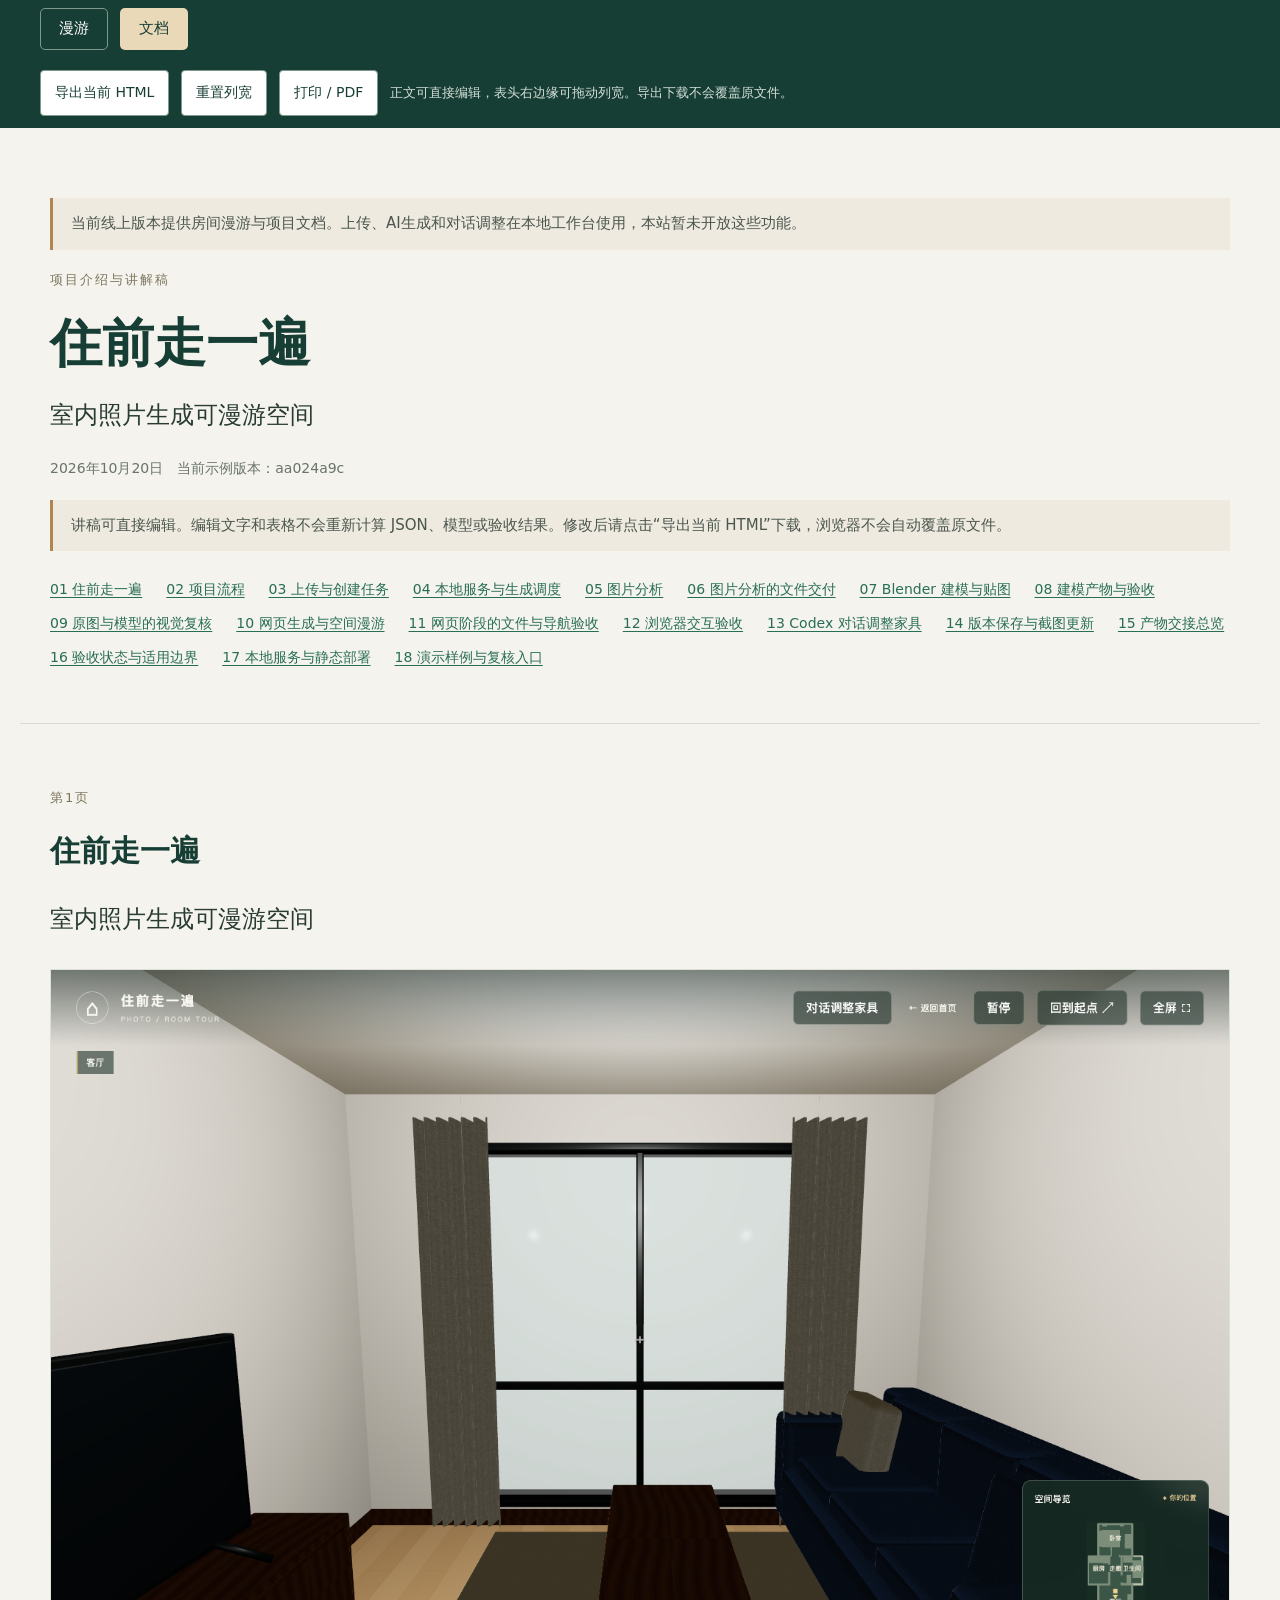
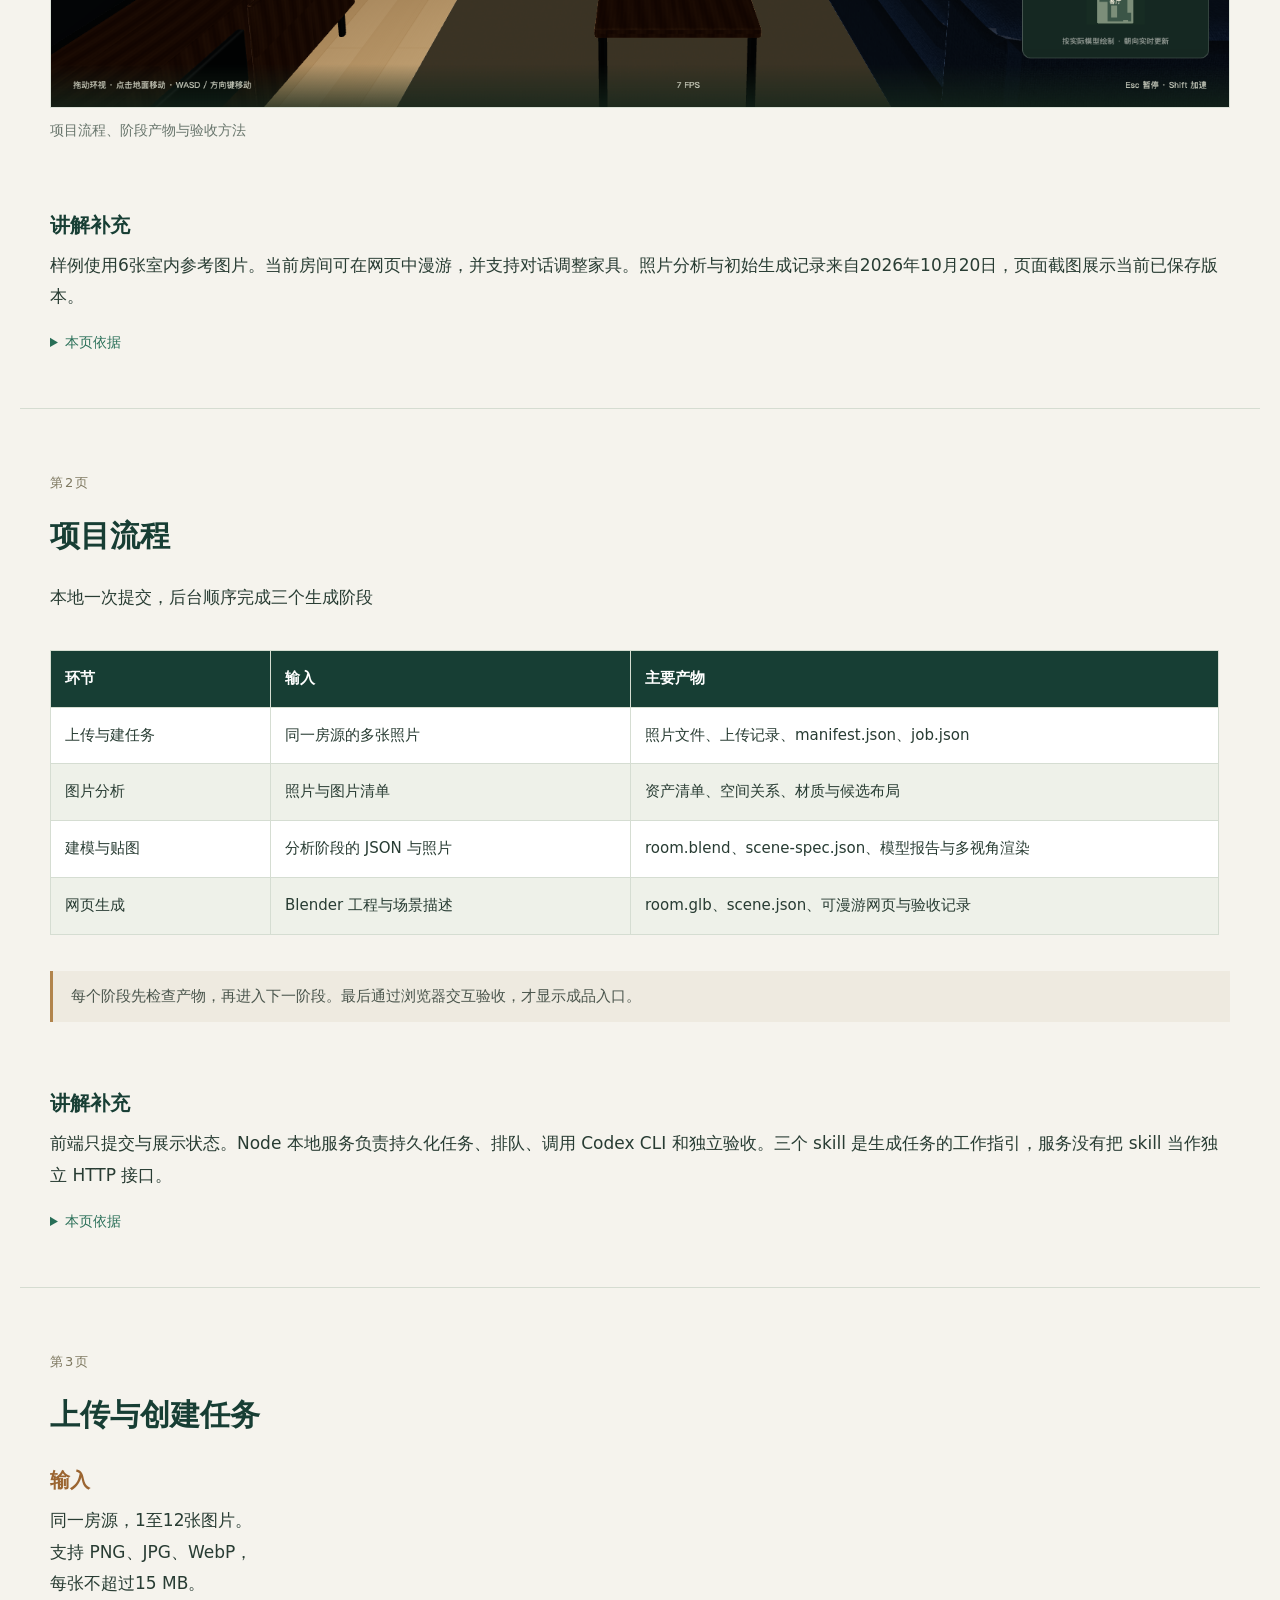
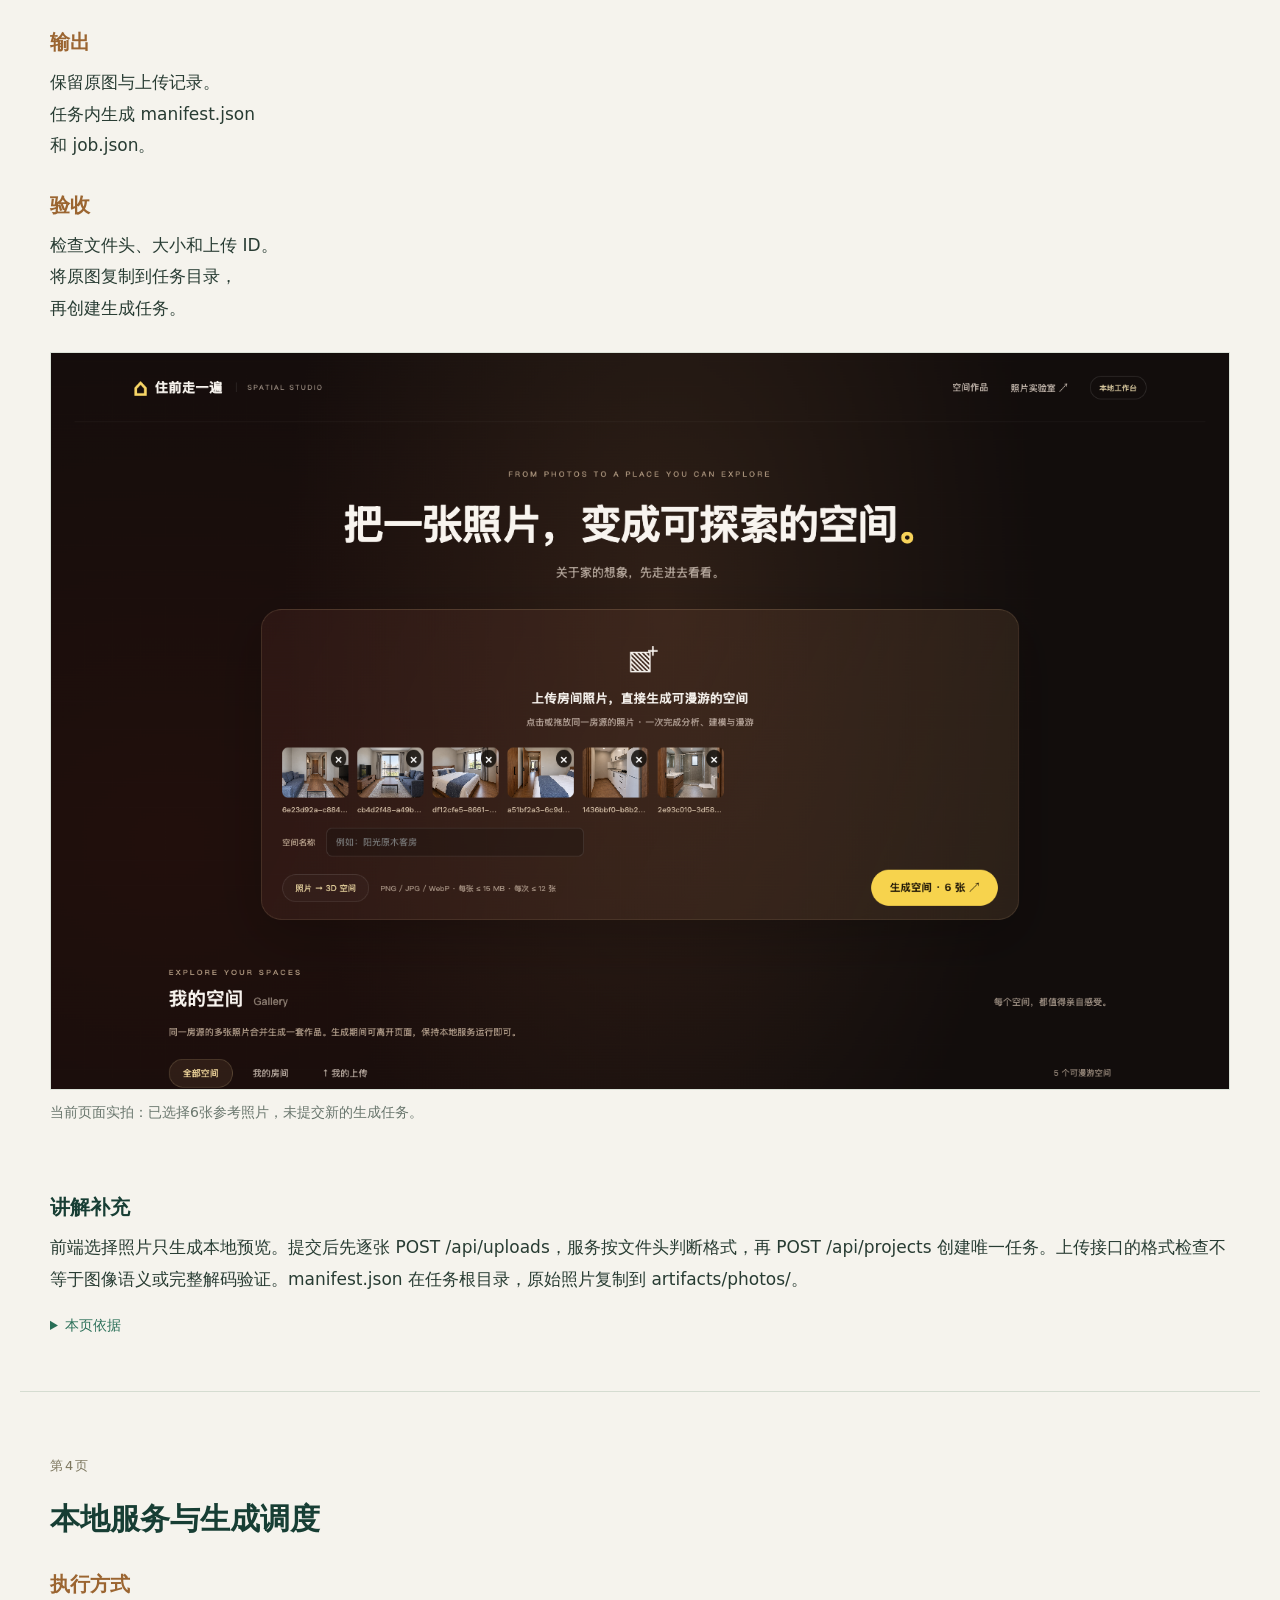
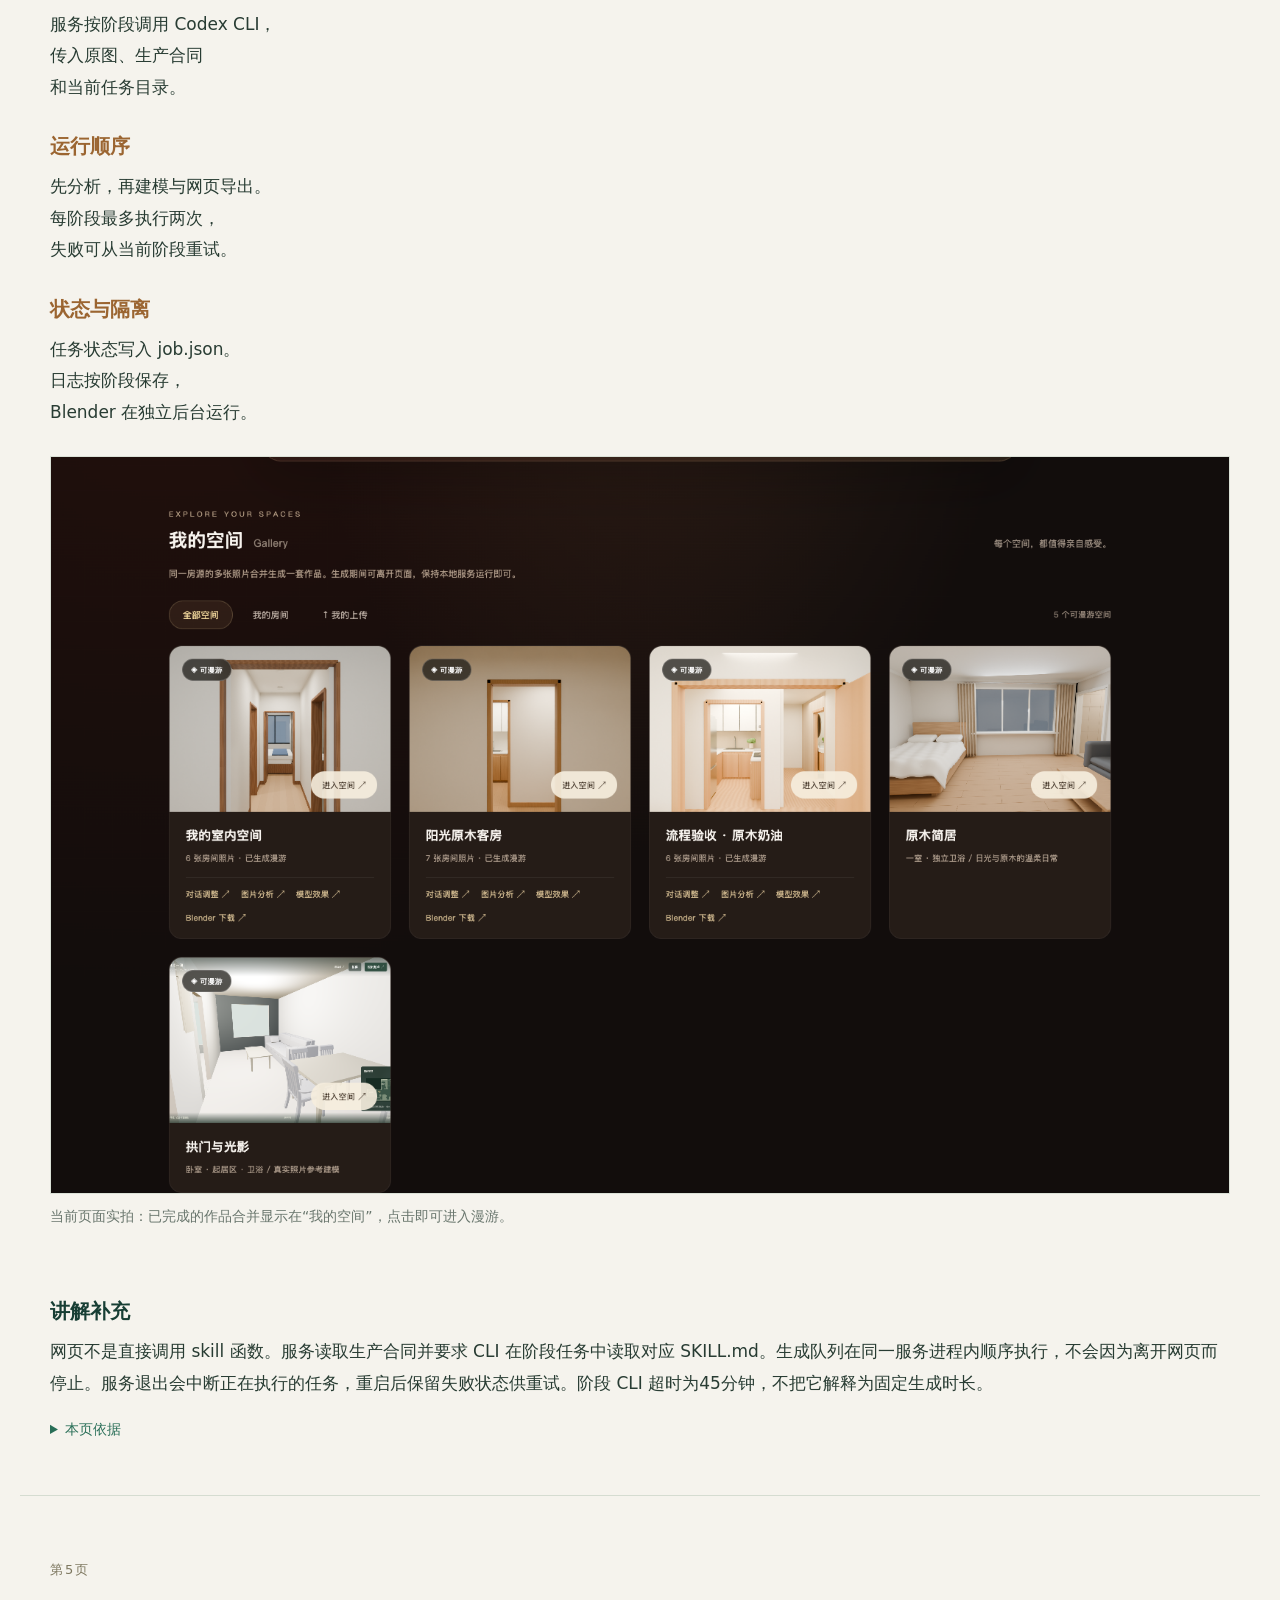
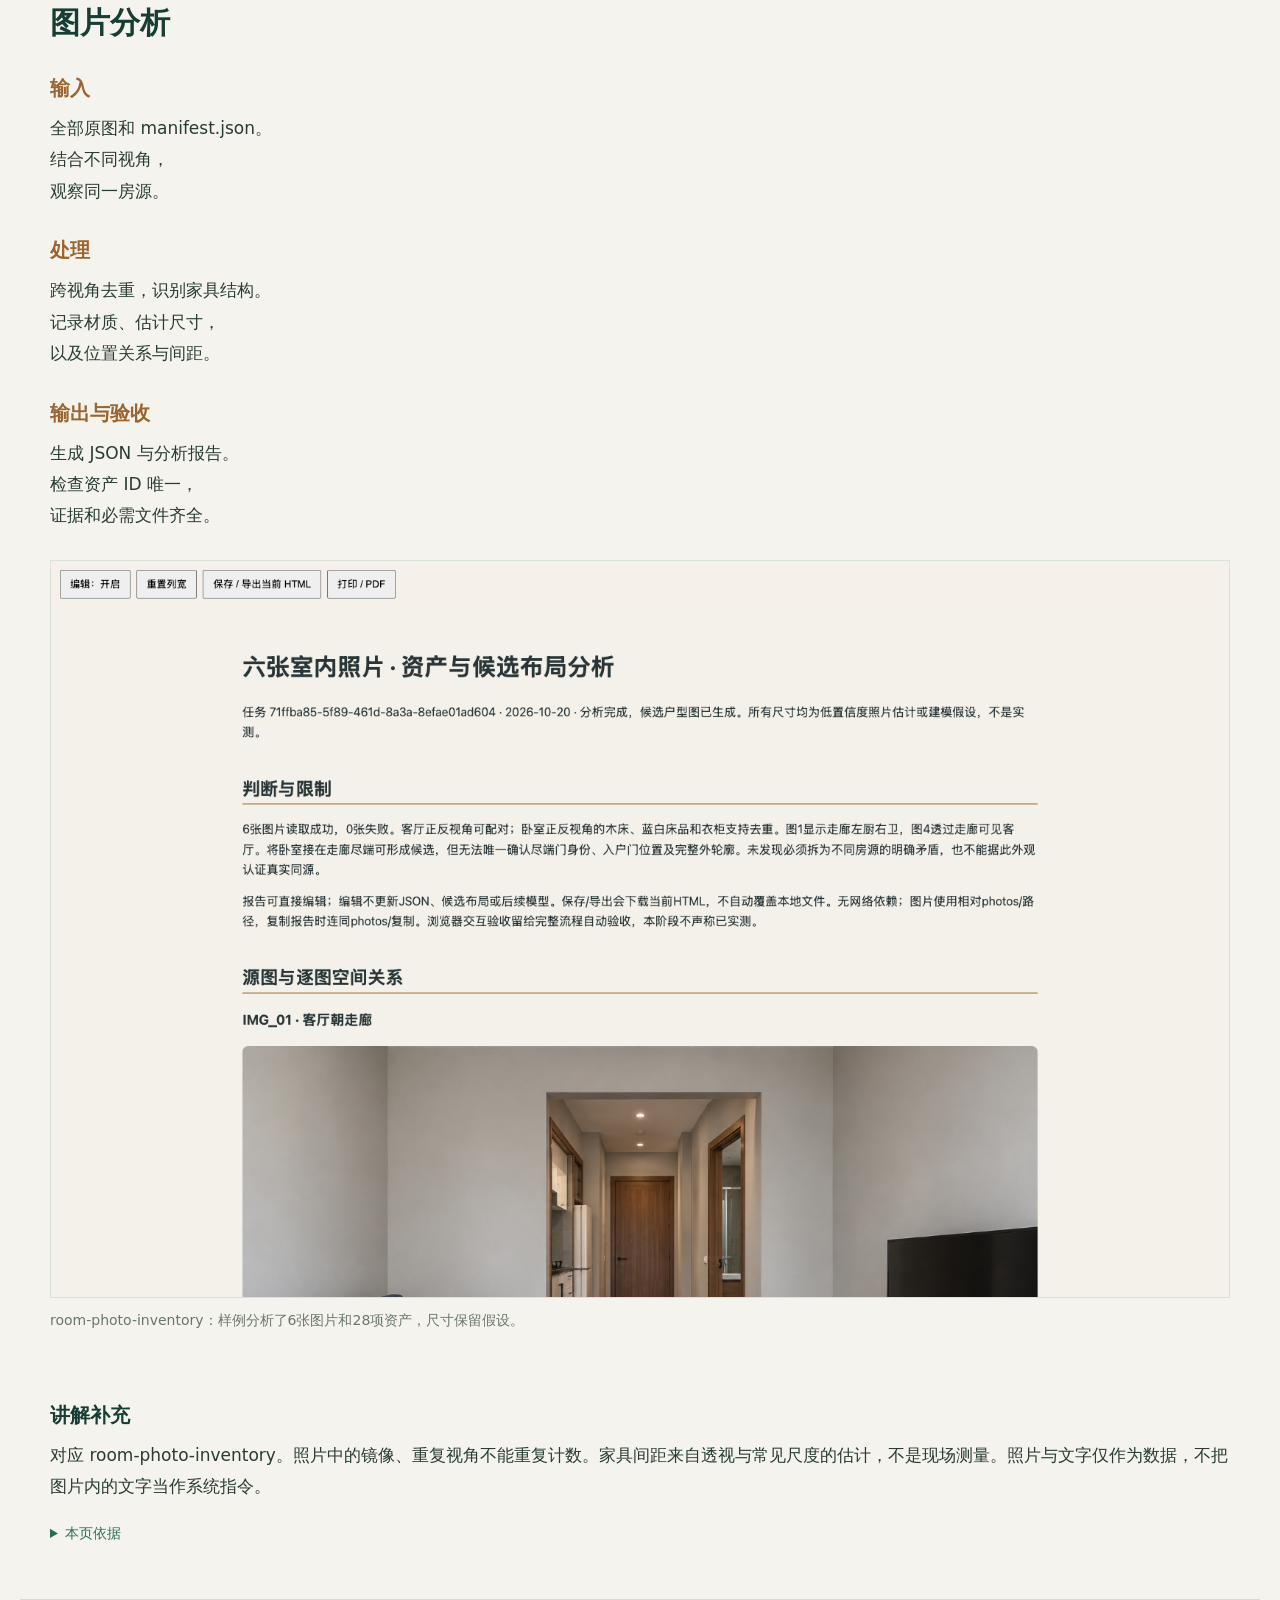
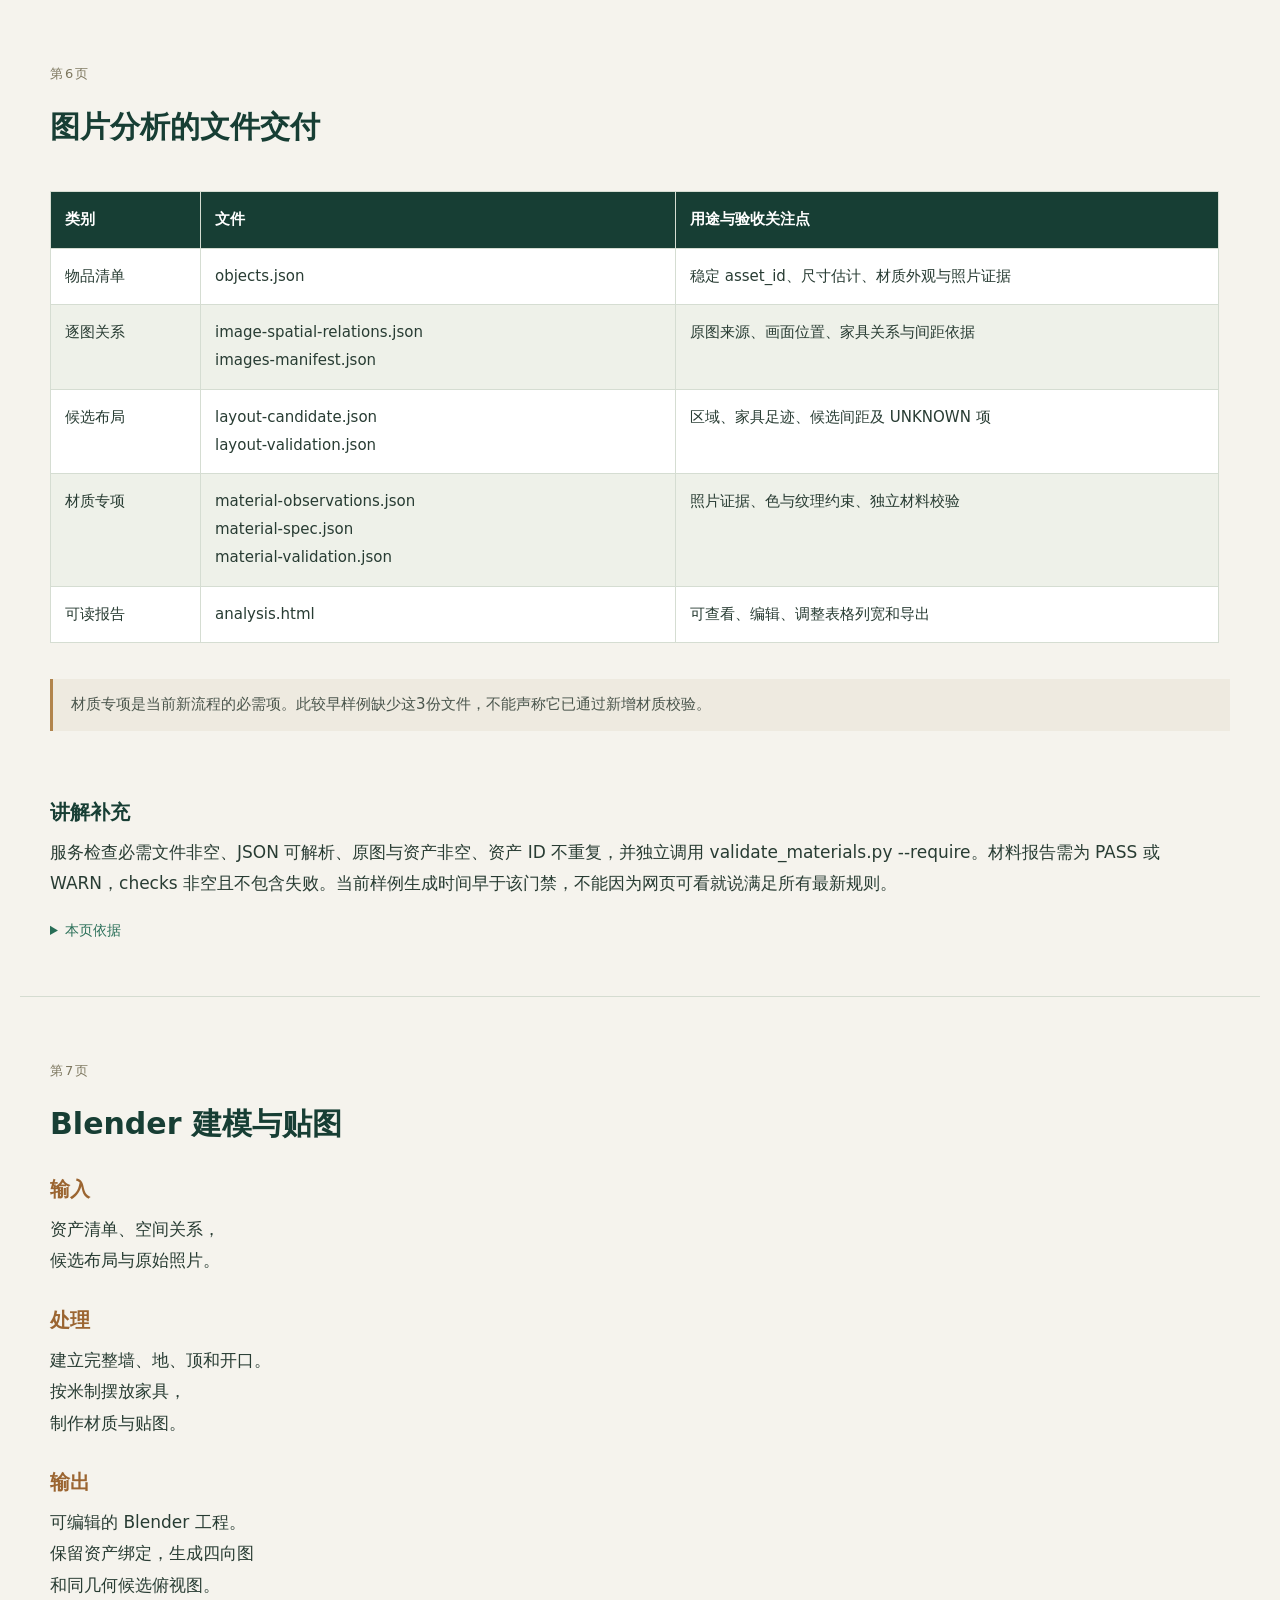
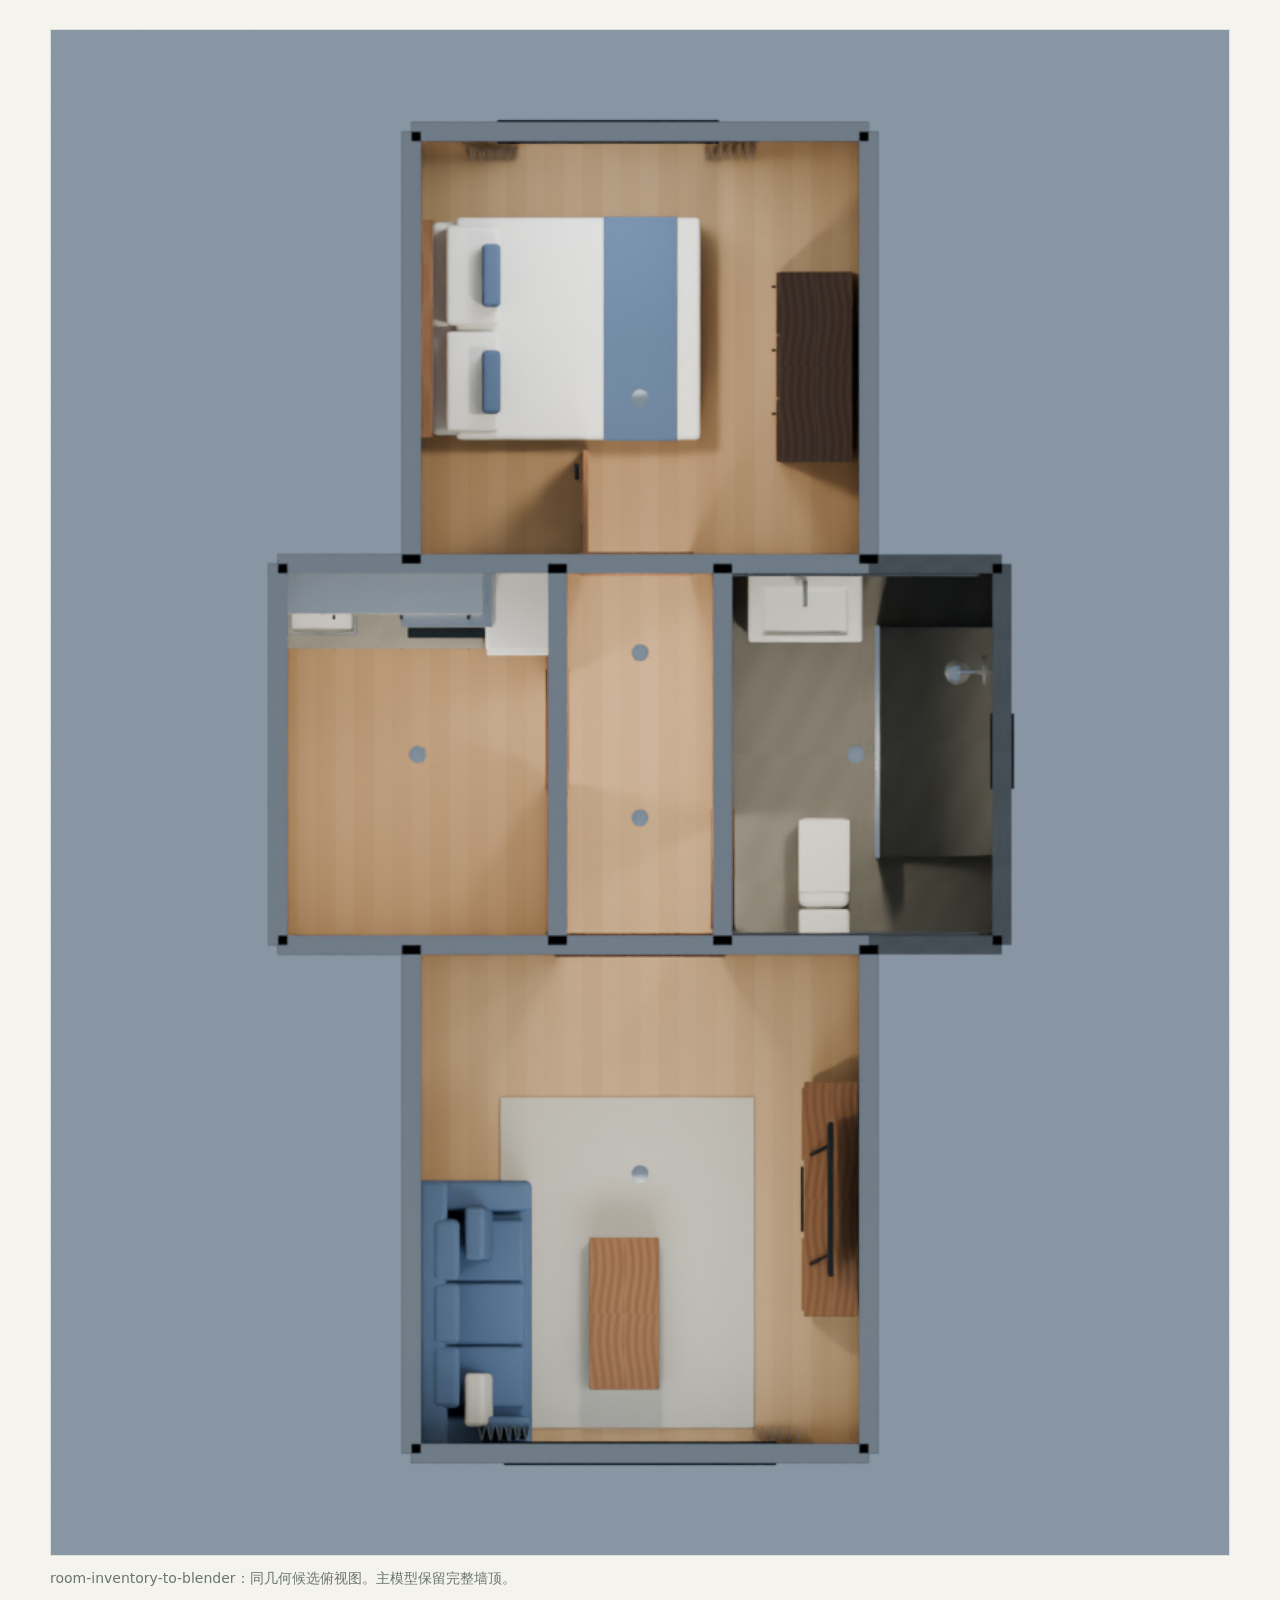
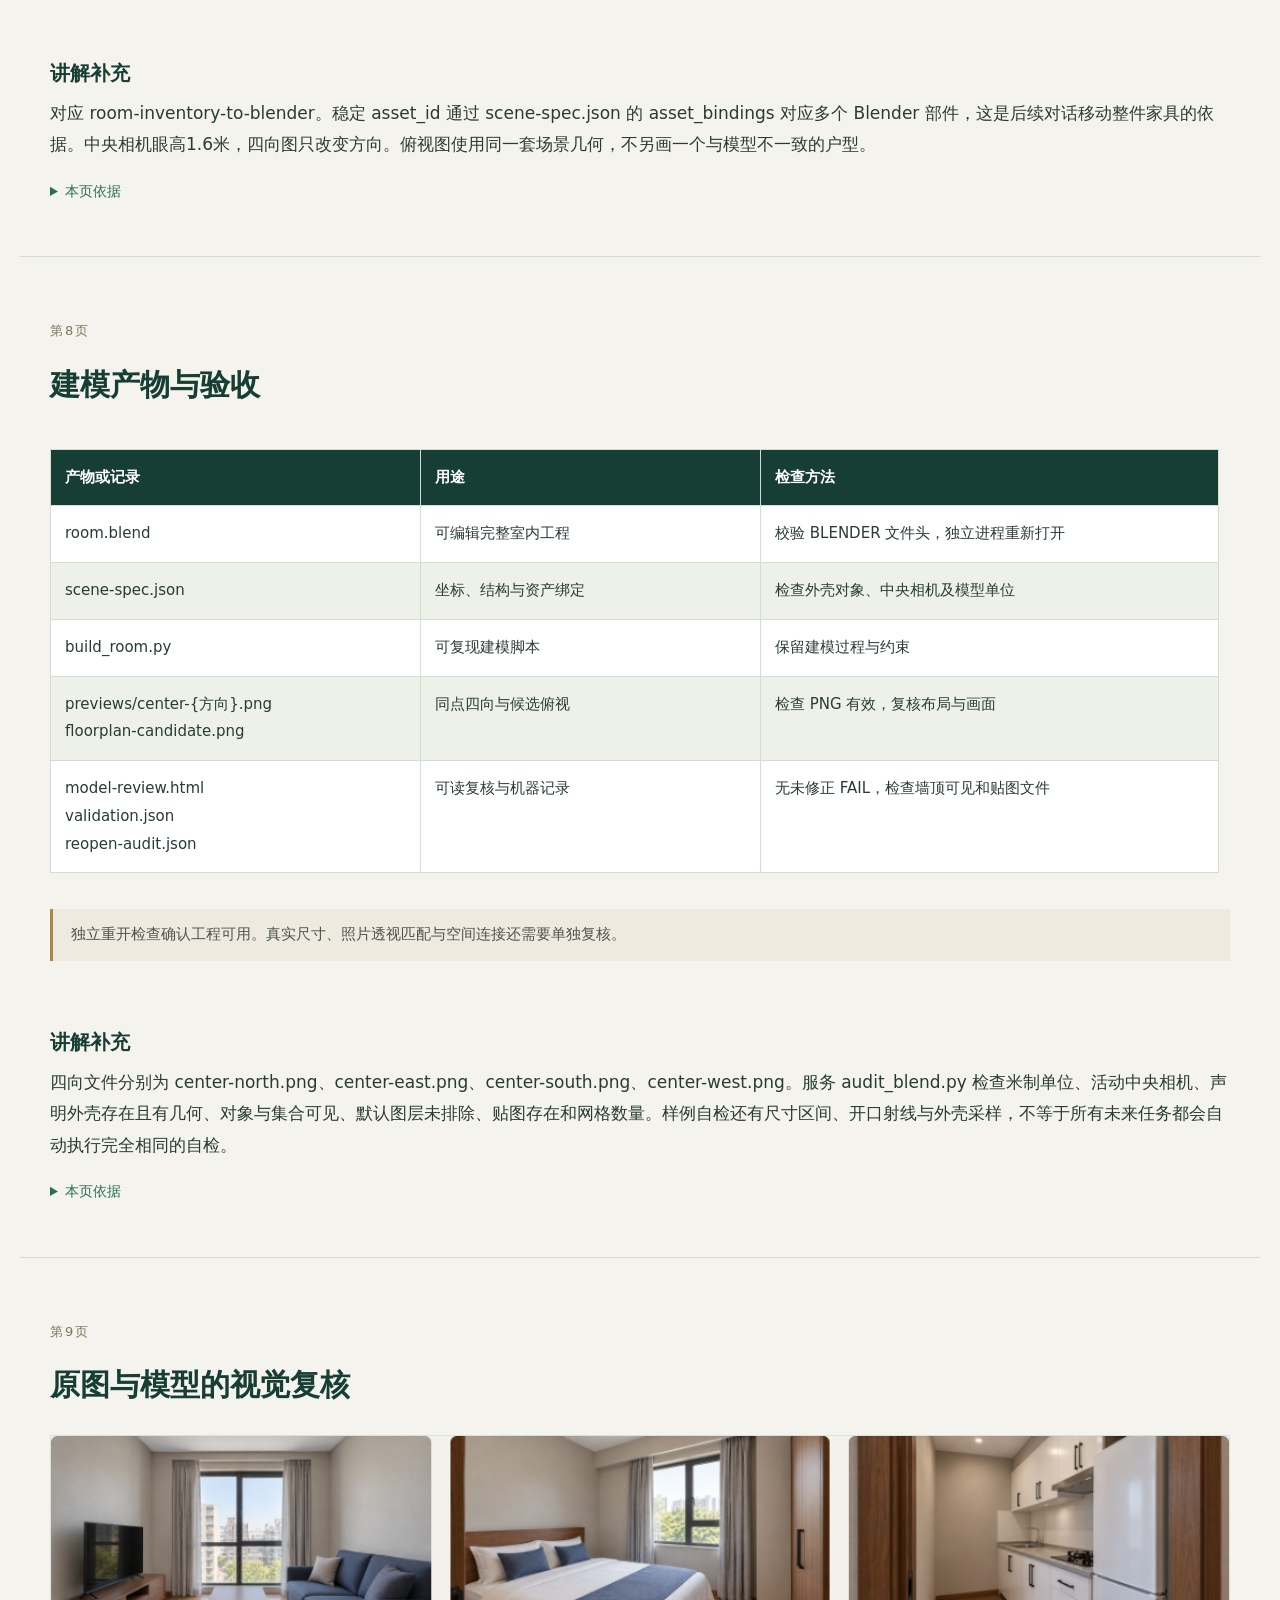
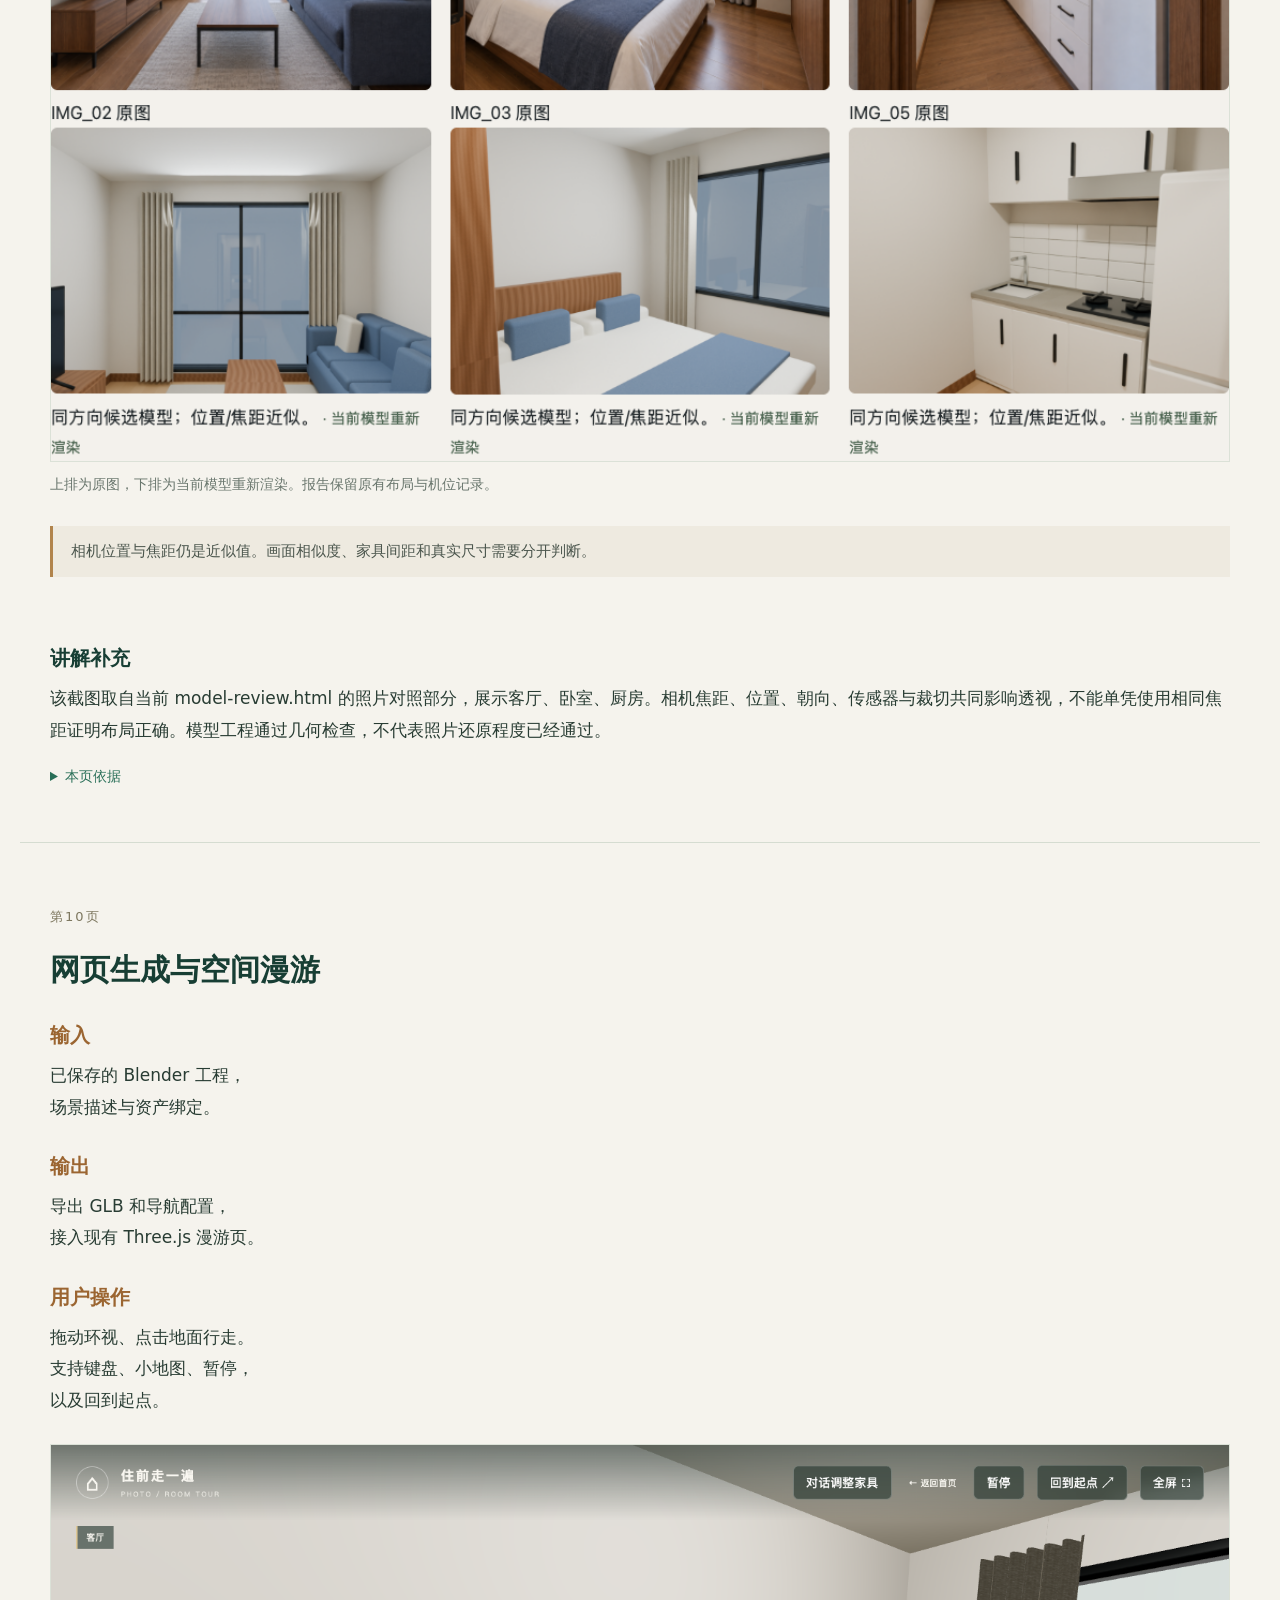
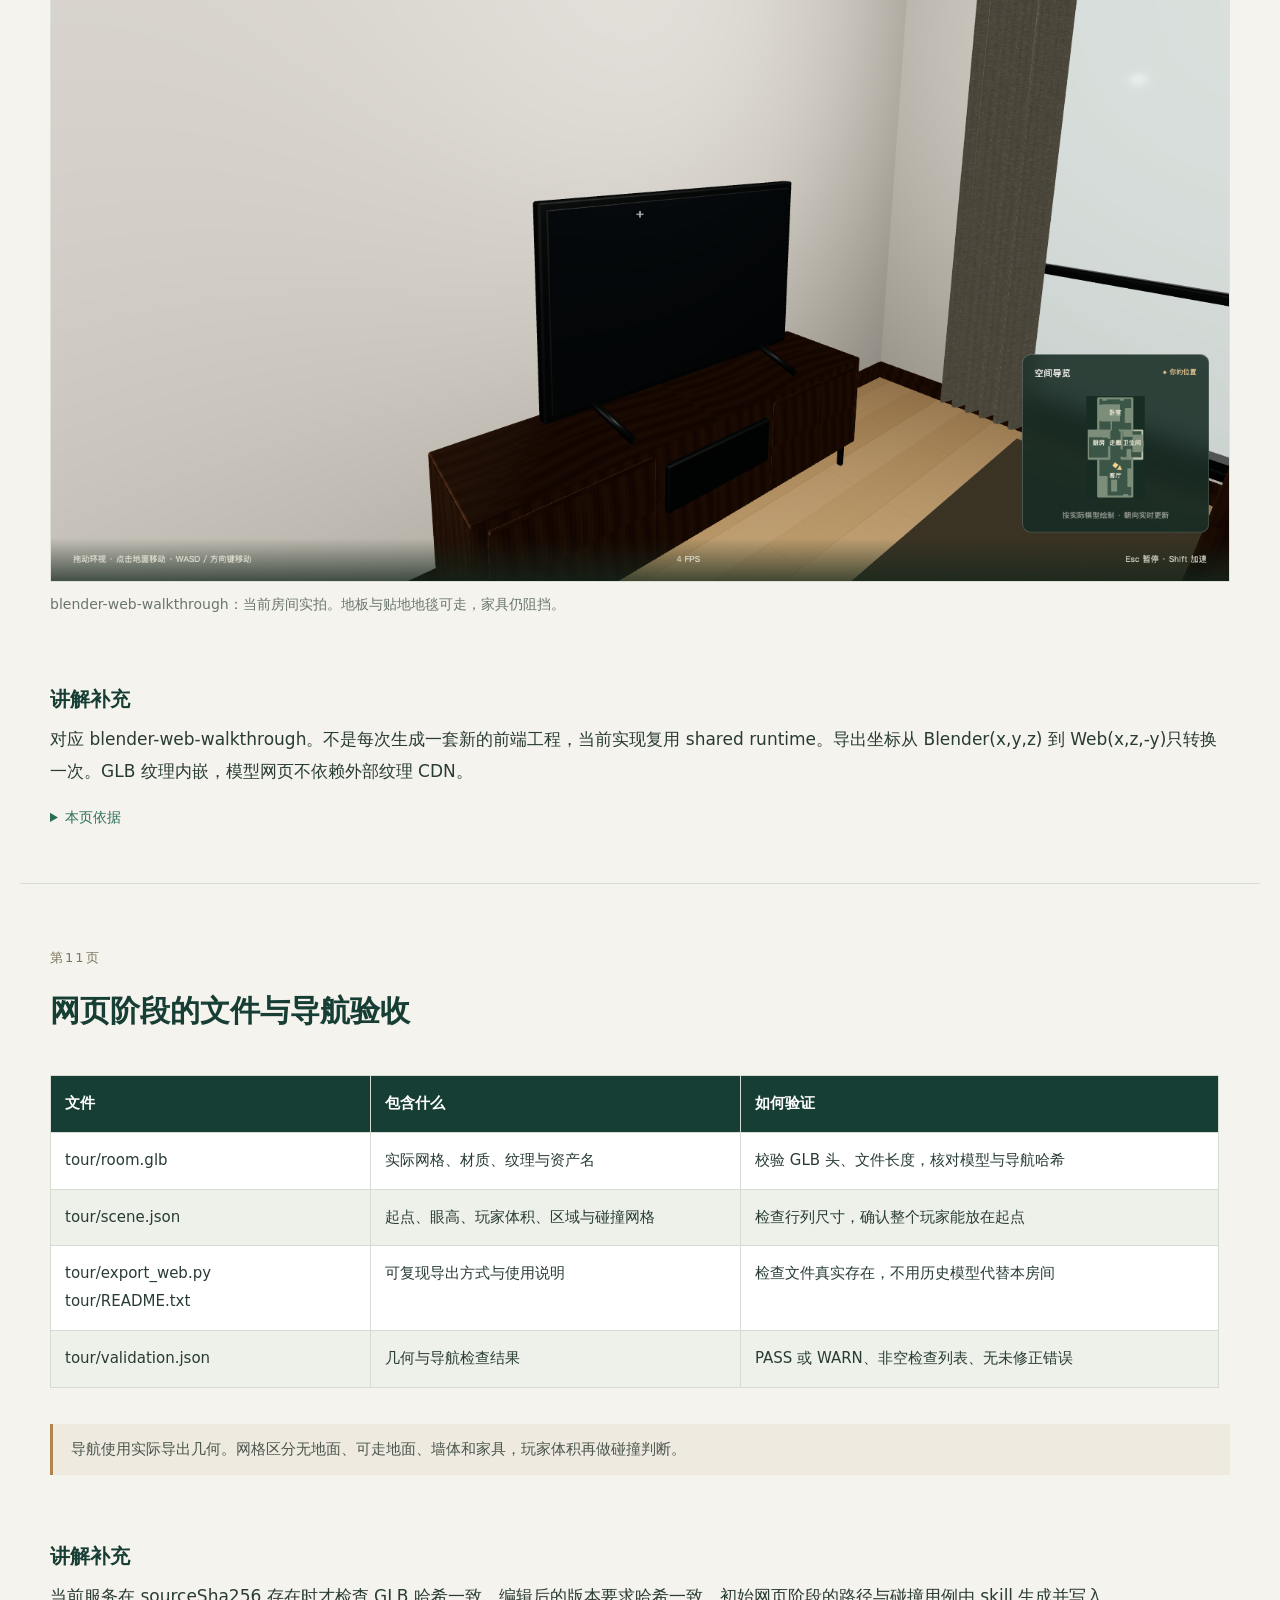
==== docs/index.html @ 13fe203f "Publish current room walkthrough with project documentation" ====
<!doctype html>
<html lang="zh-CN"><head><meta charset="UTF-8"><meta name="viewport" content="width=device-width,initial-scale=1"><title>住前走一遍：项目介绍与验收讲稿</title><style>*{box-sizing:border-box}html{scroll-behavior:smooth}body{margin:0;background:#f5f3ed;color:#283c33;font:17px/1.85 "Hiragino Sans GB","Microsoft YaHei",system-ui,sans-serif}.tools{position:sticky;top:0;z-index:100;background:#173e34;color:#fff;padding:12px max(20px,calc((100vw - 1200px)/2));display:flex;gap:12px;flex-wrap:wrap;align-items:center}.tools button{border:1px solid #80988b;background:#fff;color:#173e34;border-radius:4px;padding:9px 14px;font:inherit;font-size:14px;cursor:pointer}.tools span{font-size:13px;color:#d3dfd8}.report-heading,section{max-width:1240px;margin:0 auto;padding:52px 30px}section{border-top:1px solid #d5dcd1}h1{font-size:52px;line-height:1.3;margin:16px 0;color:#173e34}h2{font-size:30px;line-height:1.5;margin:0 0 24px;color:#173e34}h3{font-size:20px;line-height:1.5;margin:28px 0 8px;color:#9b6531}p{margin:10px 0 18px}.eyebrow{font-size:13px;letter-spacing:2px;color:#7d775f}.lead{font-size:24px}.meta{font-size:14px;color:#68746c}.notice{border-left:3px solid #b1844c;padding:12px 18px;background:#eeeae0;font-size:15px;color:#4b564d}.speaker-notes{margin-top:28px;padding-top:10px}.speaker-notes h3{color:#173e34}a{color:#286e57;text-underline-offset:3px;overflow-wrap:anywhere}nav{display:flex;gap:8px 24px;flex-wrap:wrap;margin-top:26px}nav a{font-size:14px}figure{margin:28px 0}figure img{display:block;width:100%;height:auto;border:1px solid #dbe1d7}figcaption{font-size:14px;color:#69766d;margin-top:10px}.table-scroll{max-width:100%;overflow-x:auto;padding-bottom:8px}table{border-collapse:collapse;table-layout:fixed;min-width:700px;margin:18px 0;font-size:15px}th,td{border:1px solid #d5ddd2;text-align:left;vertical-align:top;padding:14px;overflow-wrap:anywhere;word-break:normal}th{position:relative;background:#173e34;color:white;font-weight:600}th>div{padding-right:10px}td{background:white}tr:nth-child(even) td{background:#eef1e9}.col-handle{position:absolute;top:0;right:-5px;width:10px;height:100%;z-index:3;cursor:col-resize;touch-action:none;opacity:0;background:#dab57766;outline:none}th:hover .col-handle,.col-handle:focus,.col-handle:hover{opacity:1}body.dragging,body.dragging *{cursor:col-resize!important;user-select:none!important}[contenteditable=true]:focus{outline:2px solid #b68d52;outline-offset:3px;background:#fff8e5;color:#283c33}details{margin-top:18px;font-size:14px;color:#68756c}summary{cursor:pointer;color:#286e57}.source{font:13px/1.8 ui-monospace,SFMono-Regular,monospace;overflow-wrap:anywhere;margin:10px 0}#export-status{font-size:13px}@media(max-width:650px){body{font-size:16px}.report-heading,section{padding:30px 18px}h1{font-size:37px}h2{font-size:25px}.tools{padding:10px 14px;gap:8px}.tools span{width:100%}.lead{font-size:20px}nav a{font-size:13px}}@media print{body{background:white;color:#111;font-size:11pt}.tools,nav,.col-handle,details{display:none!important}section{page-break-before:always;max-width:none;padding:15mm 5mm;border:0}.report-heading{padding:15mm 5mm}figure{break-inside:avoid}figure img{max-height:180mm;object-fit:contain}table{min-width:0!important;width:100%!important;font-size:9pt}th,td{padding:7px}h2,h3{break-after:avoid}[contenteditable]{outline:none!important}.table-scroll{overflow:visible}.notice{background:none}}</style><style>.published-doc-tabs{position:sticky;top:0;z-index:110;height:58px;display:flex;flex-wrap:nowrap;align-items:center;gap:12px;margin:0;padding:10px max(20px,calc((100vw - 1200px)/2));background:#173e34}.published-doc-tabs a{color:white;text-decoration:none;padding:6px 18px;border:1px solid #80988b;border-radius:5px;font-size:15px}.published-doc-tabs a[aria-current=page]{background:#ead9b9;color:#173e34;border-color:transparent}.tools{top:58px}.published-note{margin:18px 0}@media print{.published-doc-tabs{display:none!important}}</style></head><body><nav class="published-doc-tabs" aria-label="项目导航"><a href="../">漫游</a><a href="./" aria-current="page">文档</a></nav><div class="tools"><button id="export-html">导出当前 HTML</button><button id="reset-widths">重置列宽</button><button id="print">打印 / PDF</button><span id="export-status">正文可直接编辑，表头右边缘可拖动列宽。导出下载不会覆盖原文件。</span></div><main><header class="report-heading"><p class="notice published-note" contenteditable="true">当前线上版本提供房间漫游与项目文档。上传、AI生成和对话调整在本地工作台使用，本站暂未开放这些功能。</p><p contenteditable="true" spellcheck="false" class="eyebrow">项目介绍与讲解稿</p><h1 contenteditable="true" spellcheck="false">住前走一遍</h1><p contenteditable="true" spellcheck="false" class="lead">室内照片生成可漫游空间</p><p contenteditable="true" spellcheck="false" class="meta">2026年10月20日　当前示例版本：aa024a9c</p><p contenteditable="true" spellcheck="false" class="notice">讲稿可直接编辑。编辑文字和表格不会重新计算 JSON、模型或验收结果。修改后请点击“导出当前 HTML”下载，浏览器不会自动覆盖原文件。</p><nav aria-label="章节"><a href="#section-1">01 住前走一遍</a><a href="#section-2">02 项目流程</a><a href="#section-3">03 上传与创建任务</a><a href="#section-4">04 本地服务与生成调度</a><a href="#section-5">05 图片分析</a><a href="#section-6">06 图片分析的文件交付</a><a href="#section-7">07 Blender 建模与贴图</a><a href="#section-8">08 建模产物与验收</a><a href="#section-9">09 原图与模型的视觉复核</a><a href="#section-10">10 网页生成与空间漫游</a><a href="#section-11">11 网页阶段的文件与导航验收</a><a href="#section-12">12 浏览器交互验收</a><a href="#section-13">13 Codex 对话调整家具</a><a href="#section-14">14 版本保存与截图更新</a><a href="#section-15">15 产物交接总览</a><a href="#section-16">16 验收状态与适用边界</a><a href="#section-17">17 本地服务与静态部署</a><a href="#section-18">18 演示样例与复核入口</a></nav></header><section id="section-1"><p contenteditable="true" spellcheck="false" class="eyebrow">第1页</p><h2 contenteditable="true" spellcheck="false">住前走一遍</h2><p contenteditable="true" spellcheck="false" class="lead">室内照片生成可漫游空间</p><figure><img src="[data-uri]" alt="住前走一遍"><figcaption contenteditable="true" spellcheck="false">项目流程、阶段产物与验收方法</figcaption></figure><div class="speaker-notes"><h3 contenteditable="true" spellcheck="false">讲解补充</h3><p contenteditable="true" spellcheck="false">样例使用6张室内参考图片。当前房间可在网页中漫游，并支持对话调整家具。照片分析与初始生成记录来自2026年10月20日，页面截图展示当前已保存版本。</p></div><details><summary>本页依据</summary><p contenteditable="true" spellcheck="false" class="source">web/local-data/projects/71ffba85-5f89-461d-8a3a-8efae01ad604/job.json</p><p contenteditable="true" spellcheck="false" class="source">web/src/tour-20261016/main.js</p></details></section><section id="section-2"><p contenteditable="true" spellcheck="false" class="eyebrow">第2页</p><h2 contenteditable="true" spellcheck="false">项目流程</h2><p contenteditable="true" spellcheck="false">本地一次提交，后台顺序完成三个生成阶段</p><div class="table-scroll"><table data-initial-widths="[220,360,588]" style="width:1168px"><colgroup><col style="width:220px"><col style="width:360px"><col style="width:588px"></colgroup><thead><tr><th><div contenteditable="true" spellcheck="false">环节</div></th><th><div contenteditable="true" spellcheck="false">输入</div></th><th><div contenteditable="true" spellcheck="false">主要产物</div></th></tr></thead><tbody><tr><td><div contenteditable="true" spellcheck="false">上传与建任务</div></td><td><div contenteditable="true" spellcheck="false">同一房源的多张照片</div></td><td><div contenteditable="true" spellcheck="false">照片文件、上传记录、manifest.json、job.json</div></td></tr><tr><td><div contenteditable="true" spellcheck="false">图片分析</div></td><td><div contenteditable="true" spellcheck="false">照片与图片清单</div></td><td><div contenteditable="true" spellcheck="false">资产清单、空间关系、材质与候选布局</div></td></tr><tr><td><div contenteditable="true" spellcheck="false">建模与贴图</div></td><td><div contenteditable="true" spellcheck="false">分析阶段的 JSON 与照片</div></td><td><div contenteditable="true" spellcheck="false">room.blend、scene-spec.json、模型报告与多视角渲染</div></td></tr><tr><td><div contenteditable="true" spellcheck="false">网页生成</div></td><td><div contenteditable="true" spellcheck="false">Blender 工程与场景描述</div></td><td><div contenteditable="true" spellcheck="false">room.glb、scene.json、可漫游网页与验收记录</div></td></tr></tbody></table></div><p contenteditable="true" spellcheck="false" class="notice">每个阶段先检查产物，再进入下一阶段。最后通过浏览器交互验收，才显示成品入口。</p><div class="speaker-notes"><h3 contenteditable="true" spellcheck="false">讲解补充</h3><p contenteditable="true" spellcheck="false">前端只提交与展示状态。Node 本地服务负责持久化任务、排队、调用 Codex CLI 和独立验收。三个 skill 是生成任务的工作指引，服务没有把 skill 当作独立 HTTP 接口。</p></div><details><summary>本页依据</summary><p contenteditable="true" spellcheck="false" class="source">web/pipeline.js</p><p contenteditable="true" spellcheck="false" class="source">web/pipeline/CONTRACT.md</p></details></section><section id="section-3"><p contenteditable="true" spellcheck="false" class="eyebrow">第3页</p><h2 contenteditable="true" spellcheck="false">上传与创建任务</h2><h3 contenteditable="true" spellcheck="false">输入</h3><p contenteditable="true" spellcheck="false">同一房源，1至12张图片。<br>支持 PNG、JPG、WebP，<br>每张不超过15 MB。</p><h3 contenteditable="true" spellcheck="false">输出</h3><p contenteditable="true" spellcheck="false">保留原图与上传记录。<br>任务内生成 manifest.json<br>和 job.json。</p><h3 contenteditable="true" spellcheck="false">验收</h3><p contenteditable="true" spellcheck="false">检查文件头、大小和上传 ID。<br>将原图复制到任务目录，<br>再创建生成任务。</p><figure><img src="[data-uri]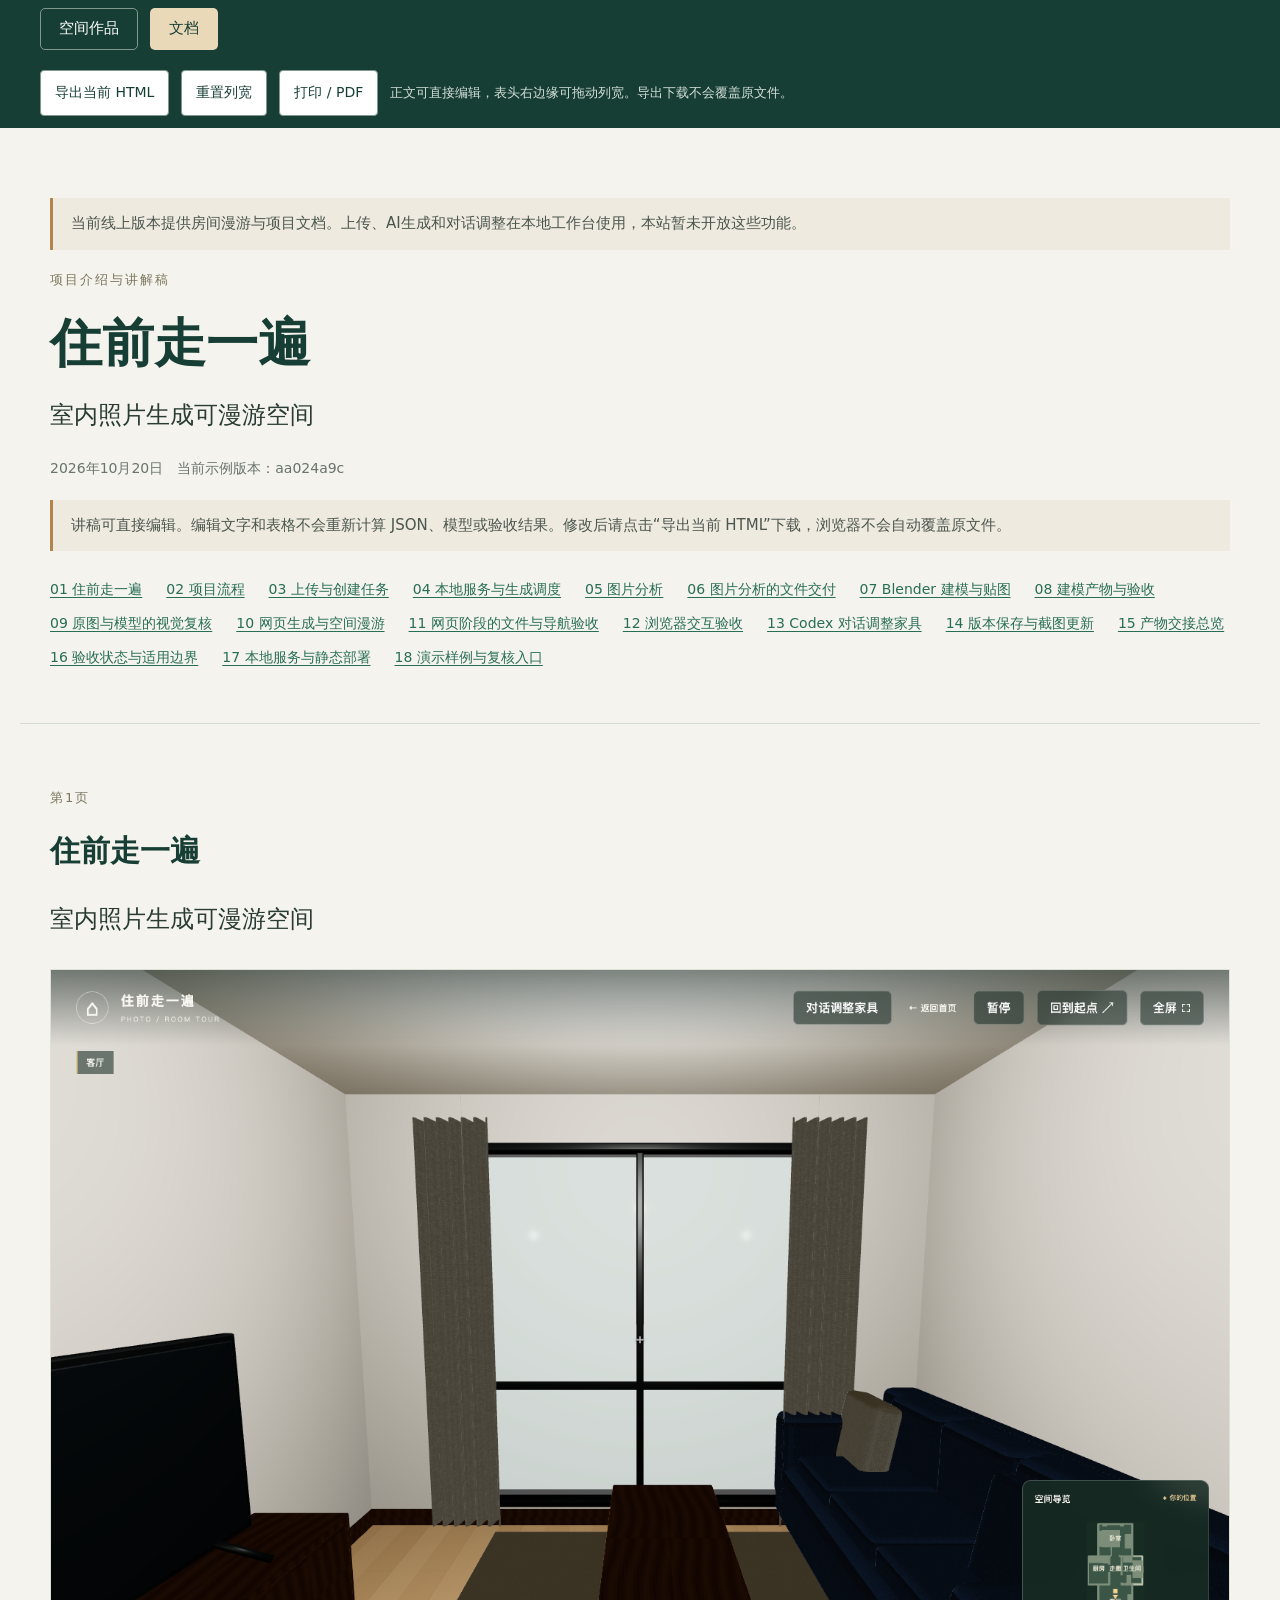
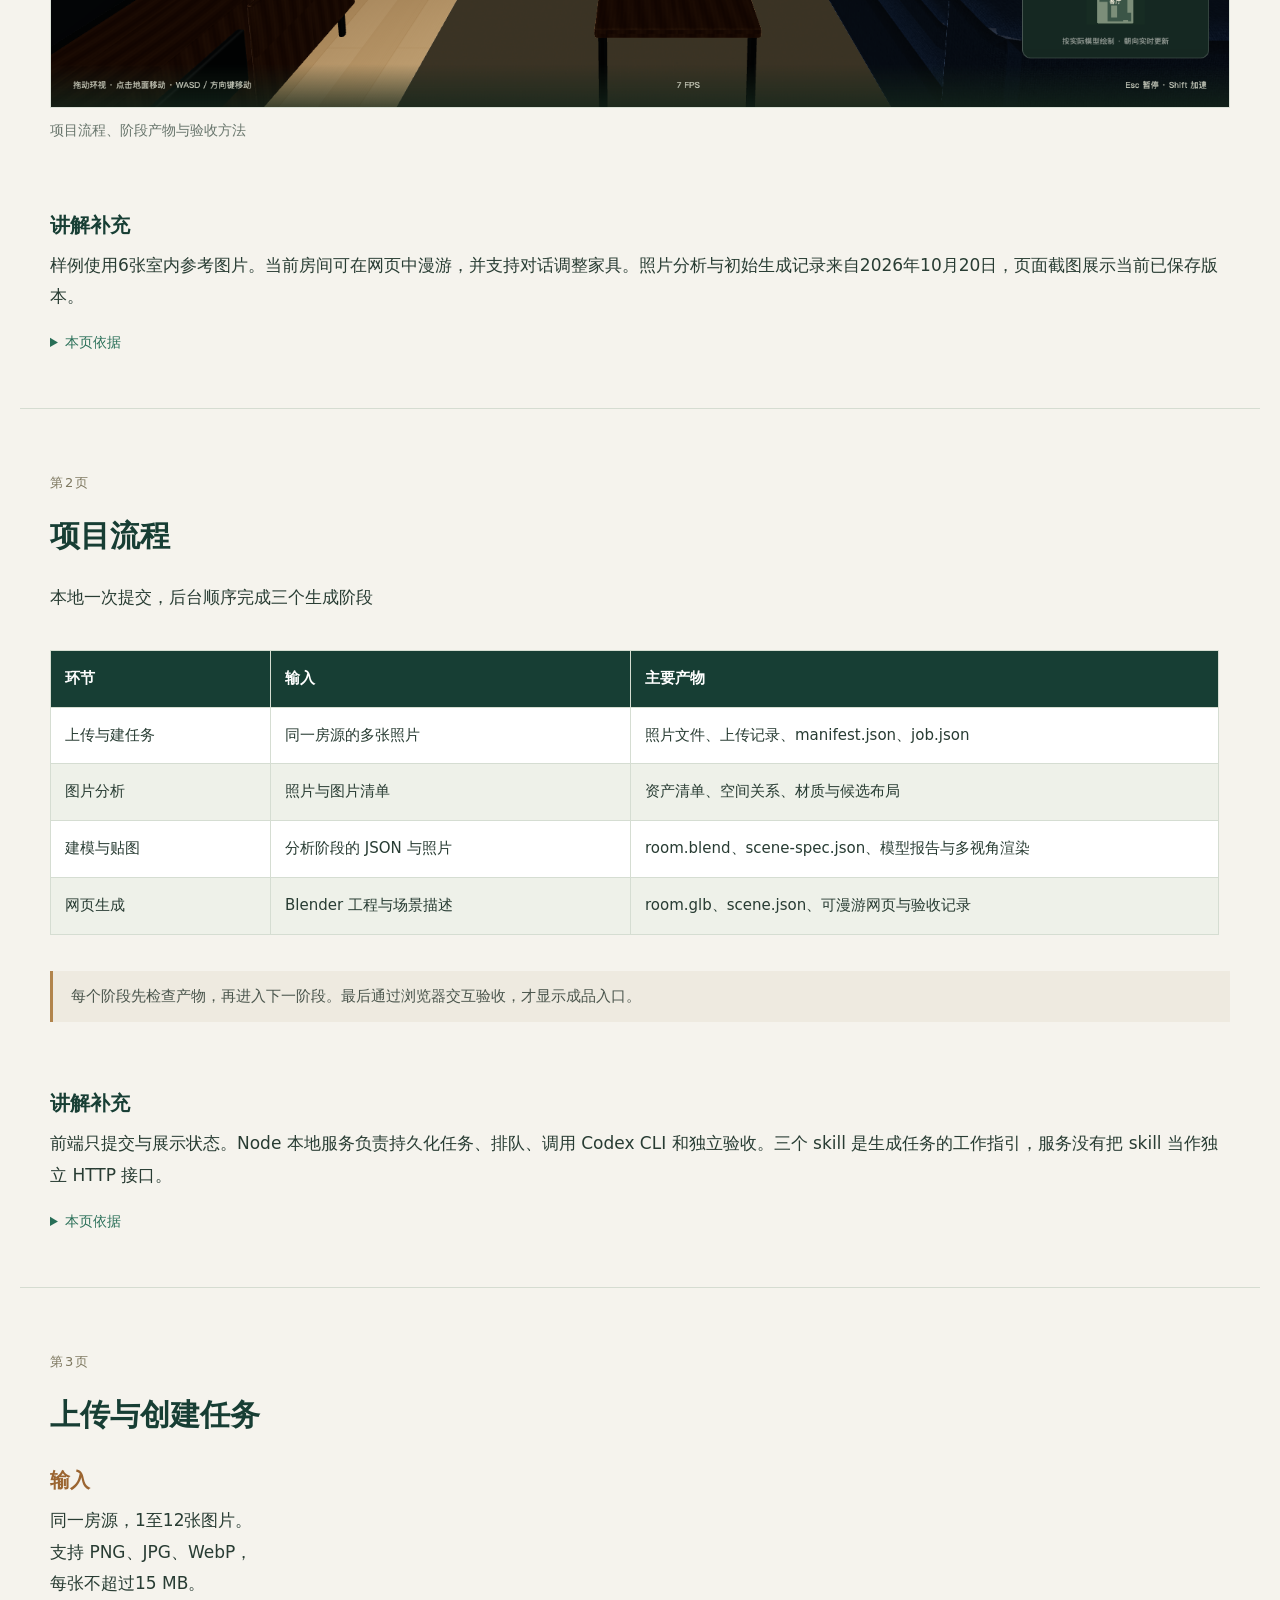
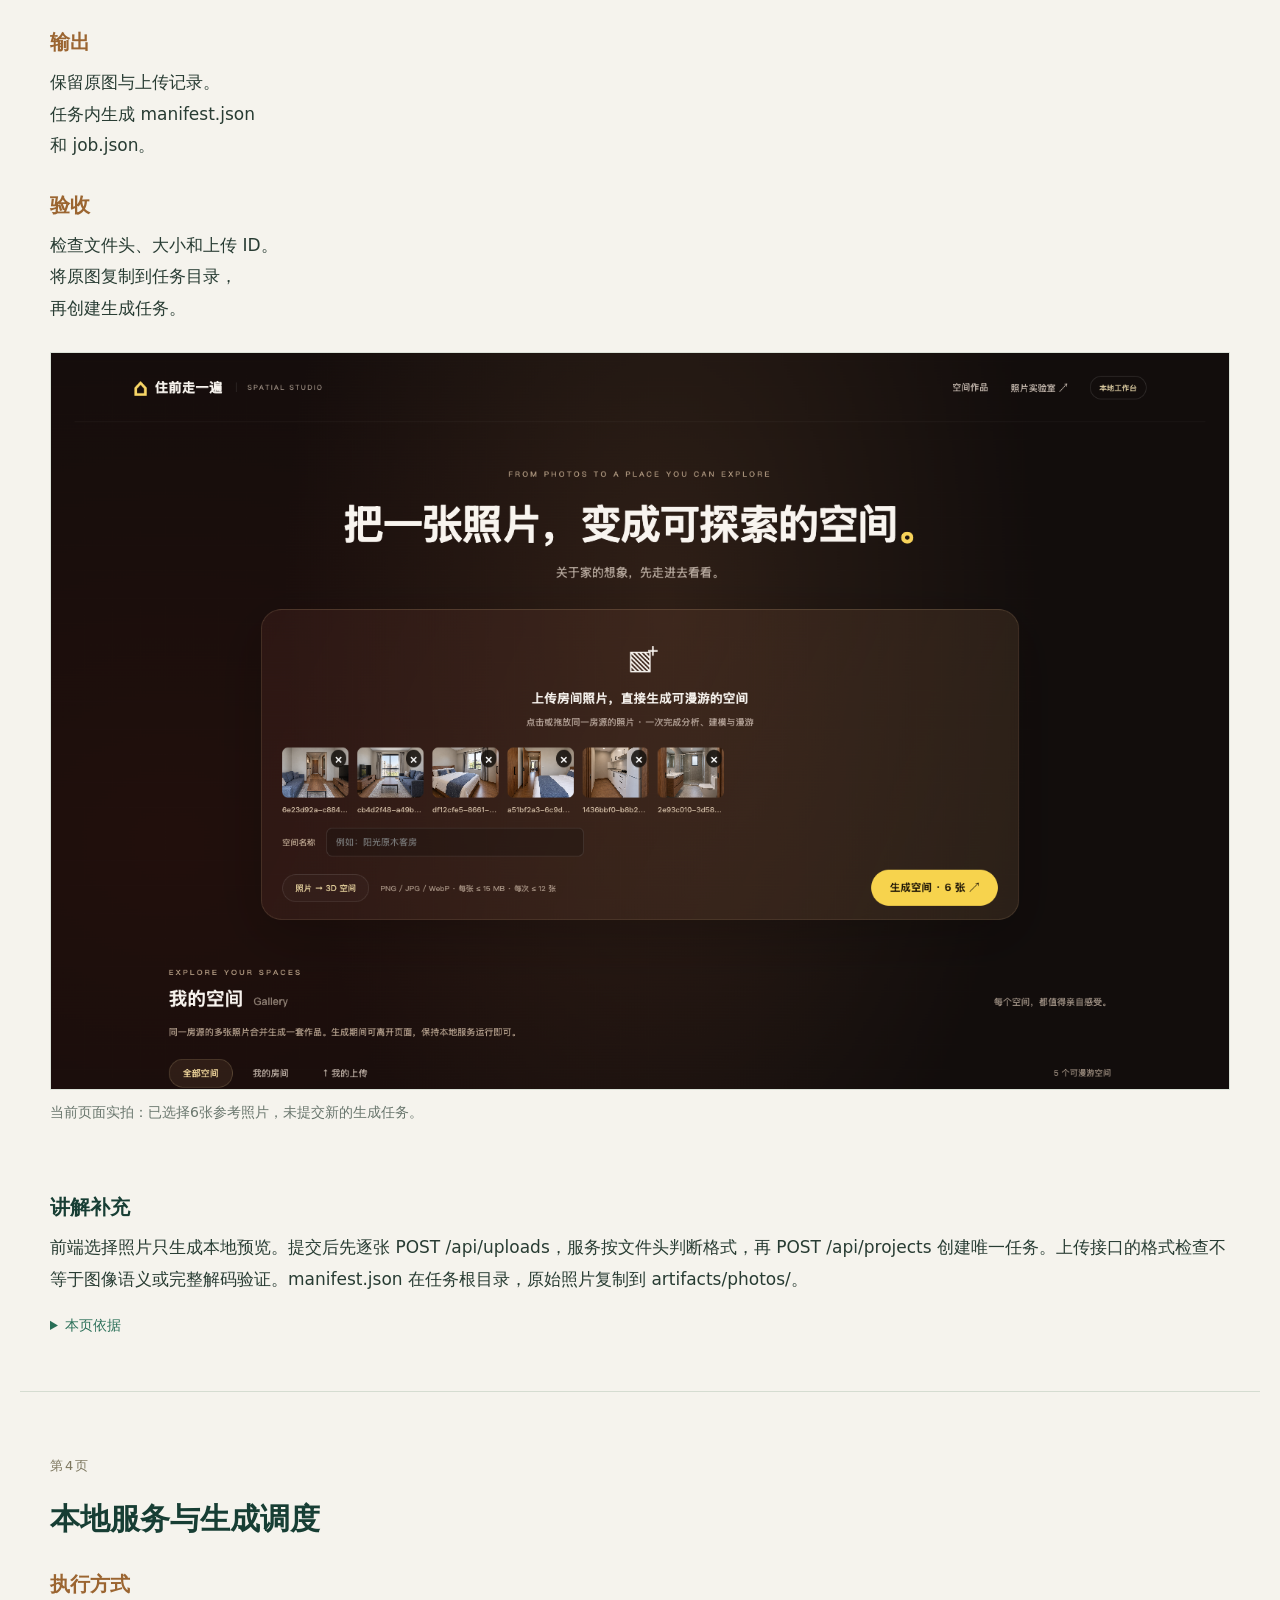
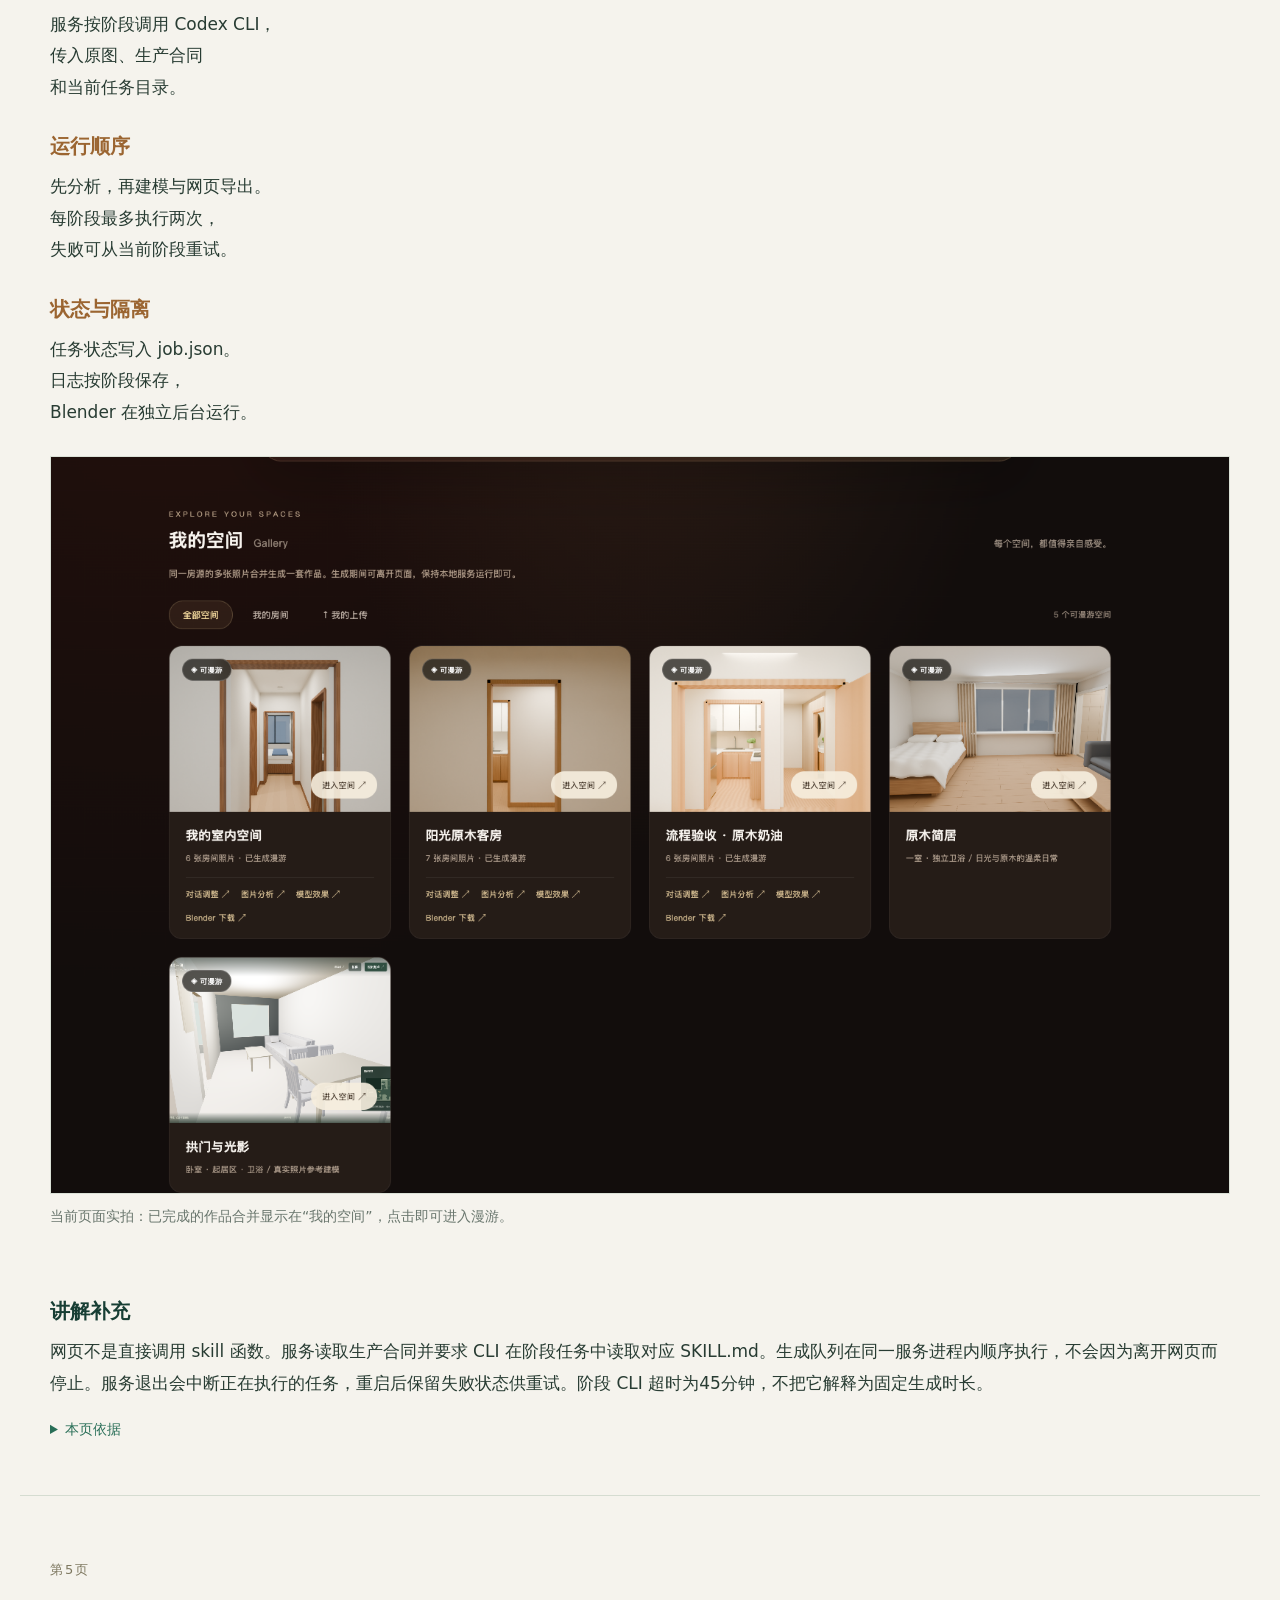
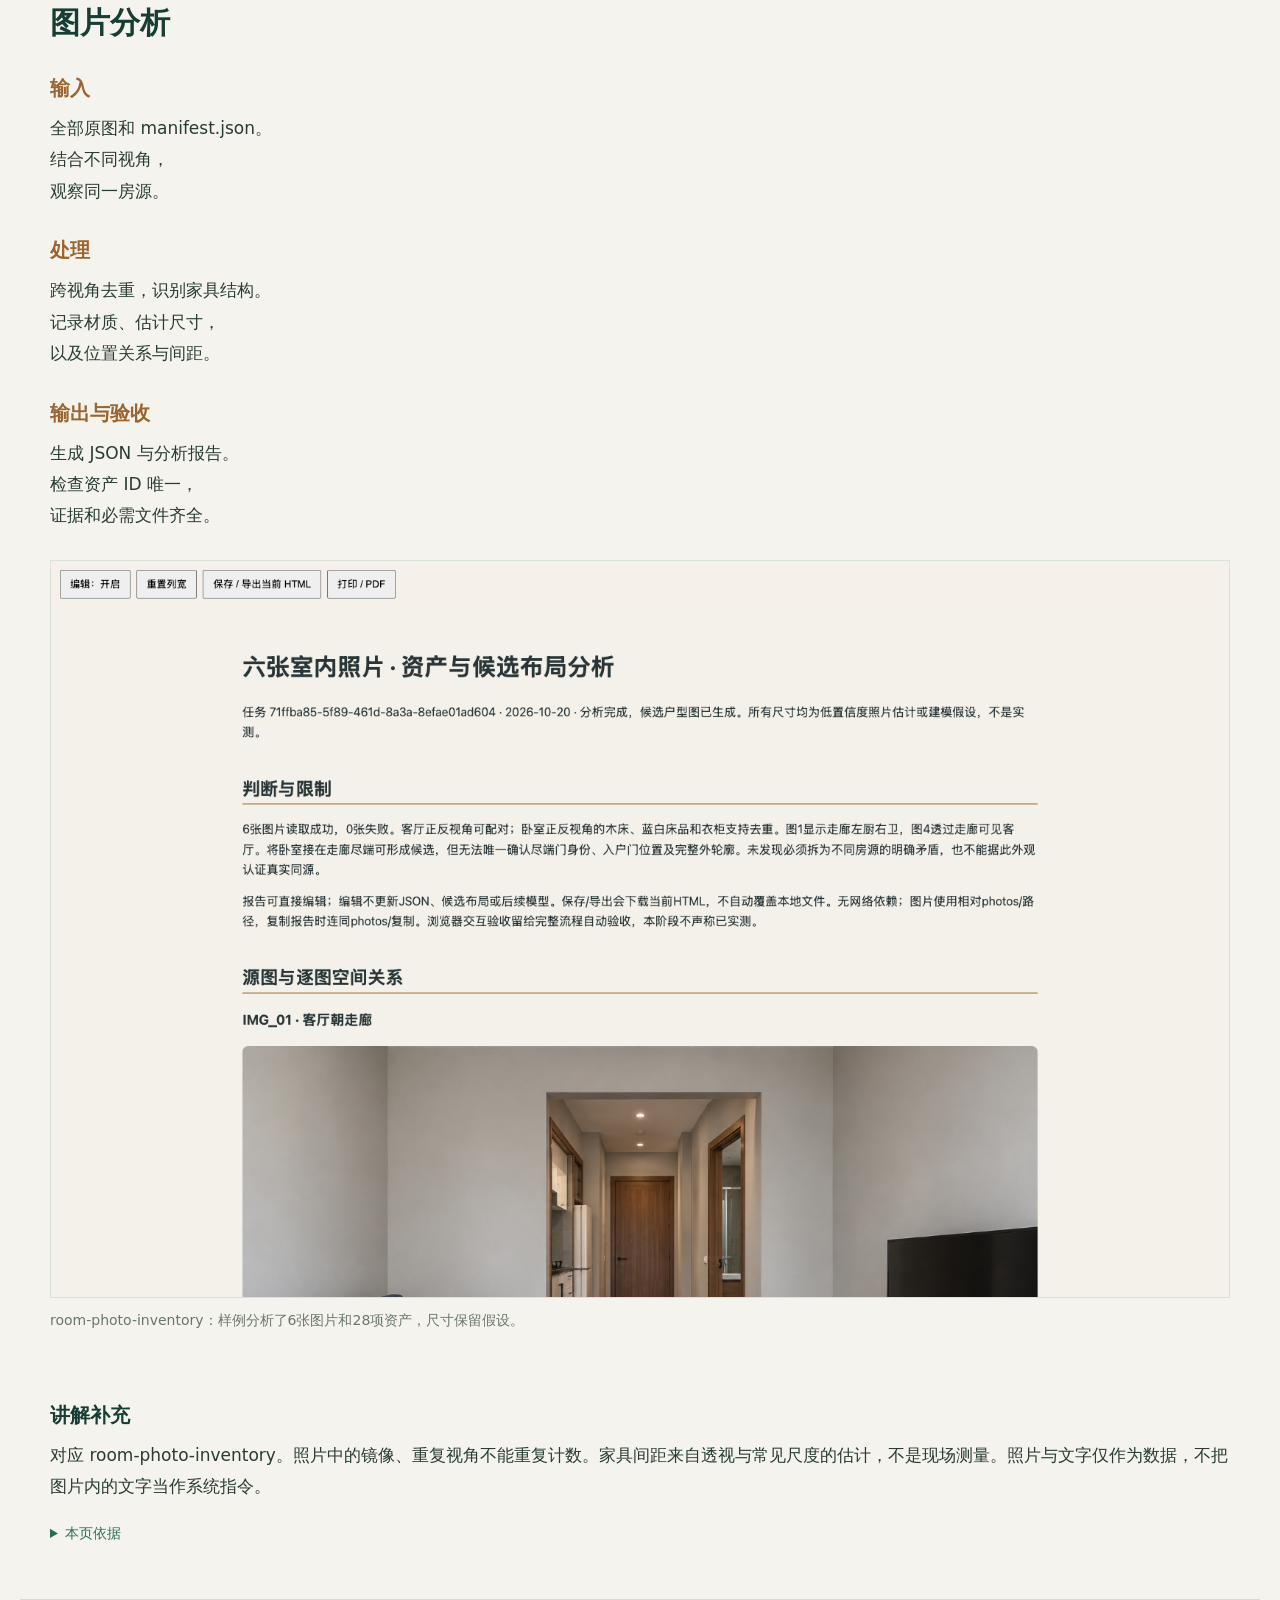
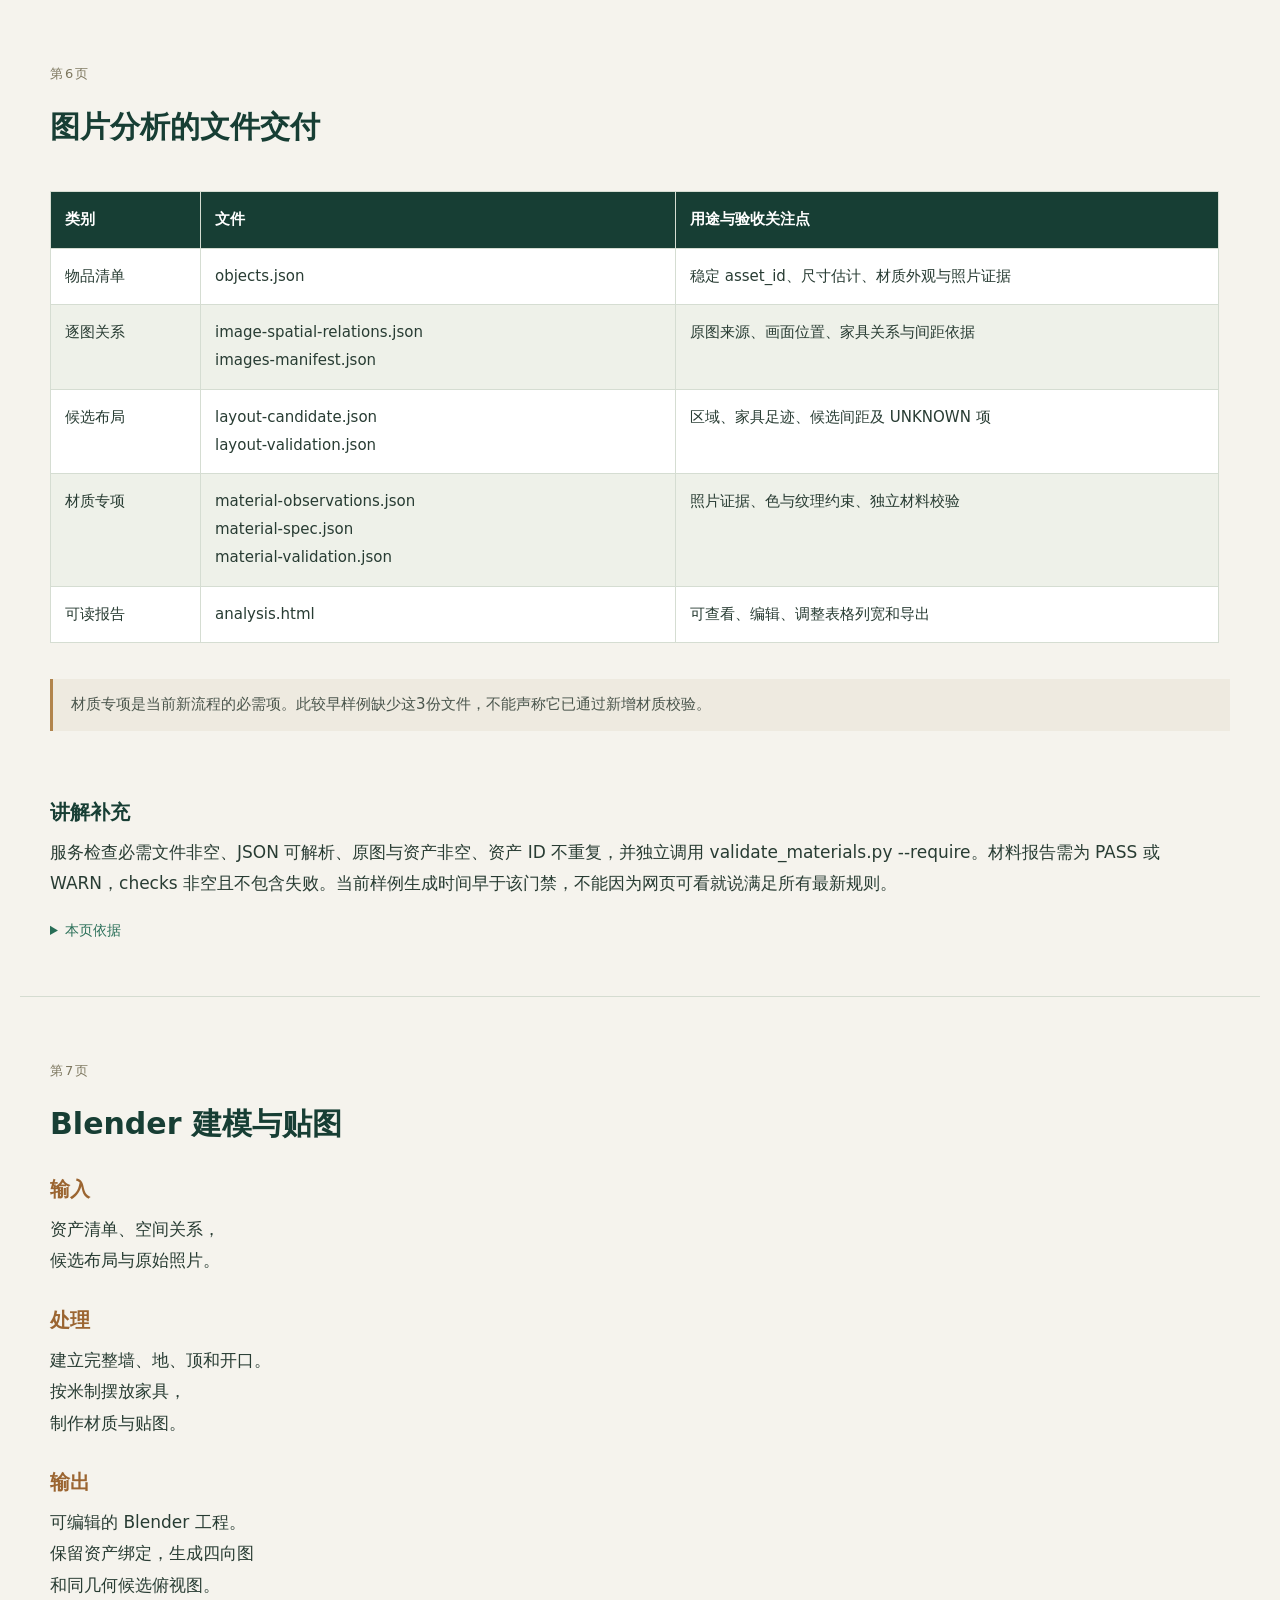
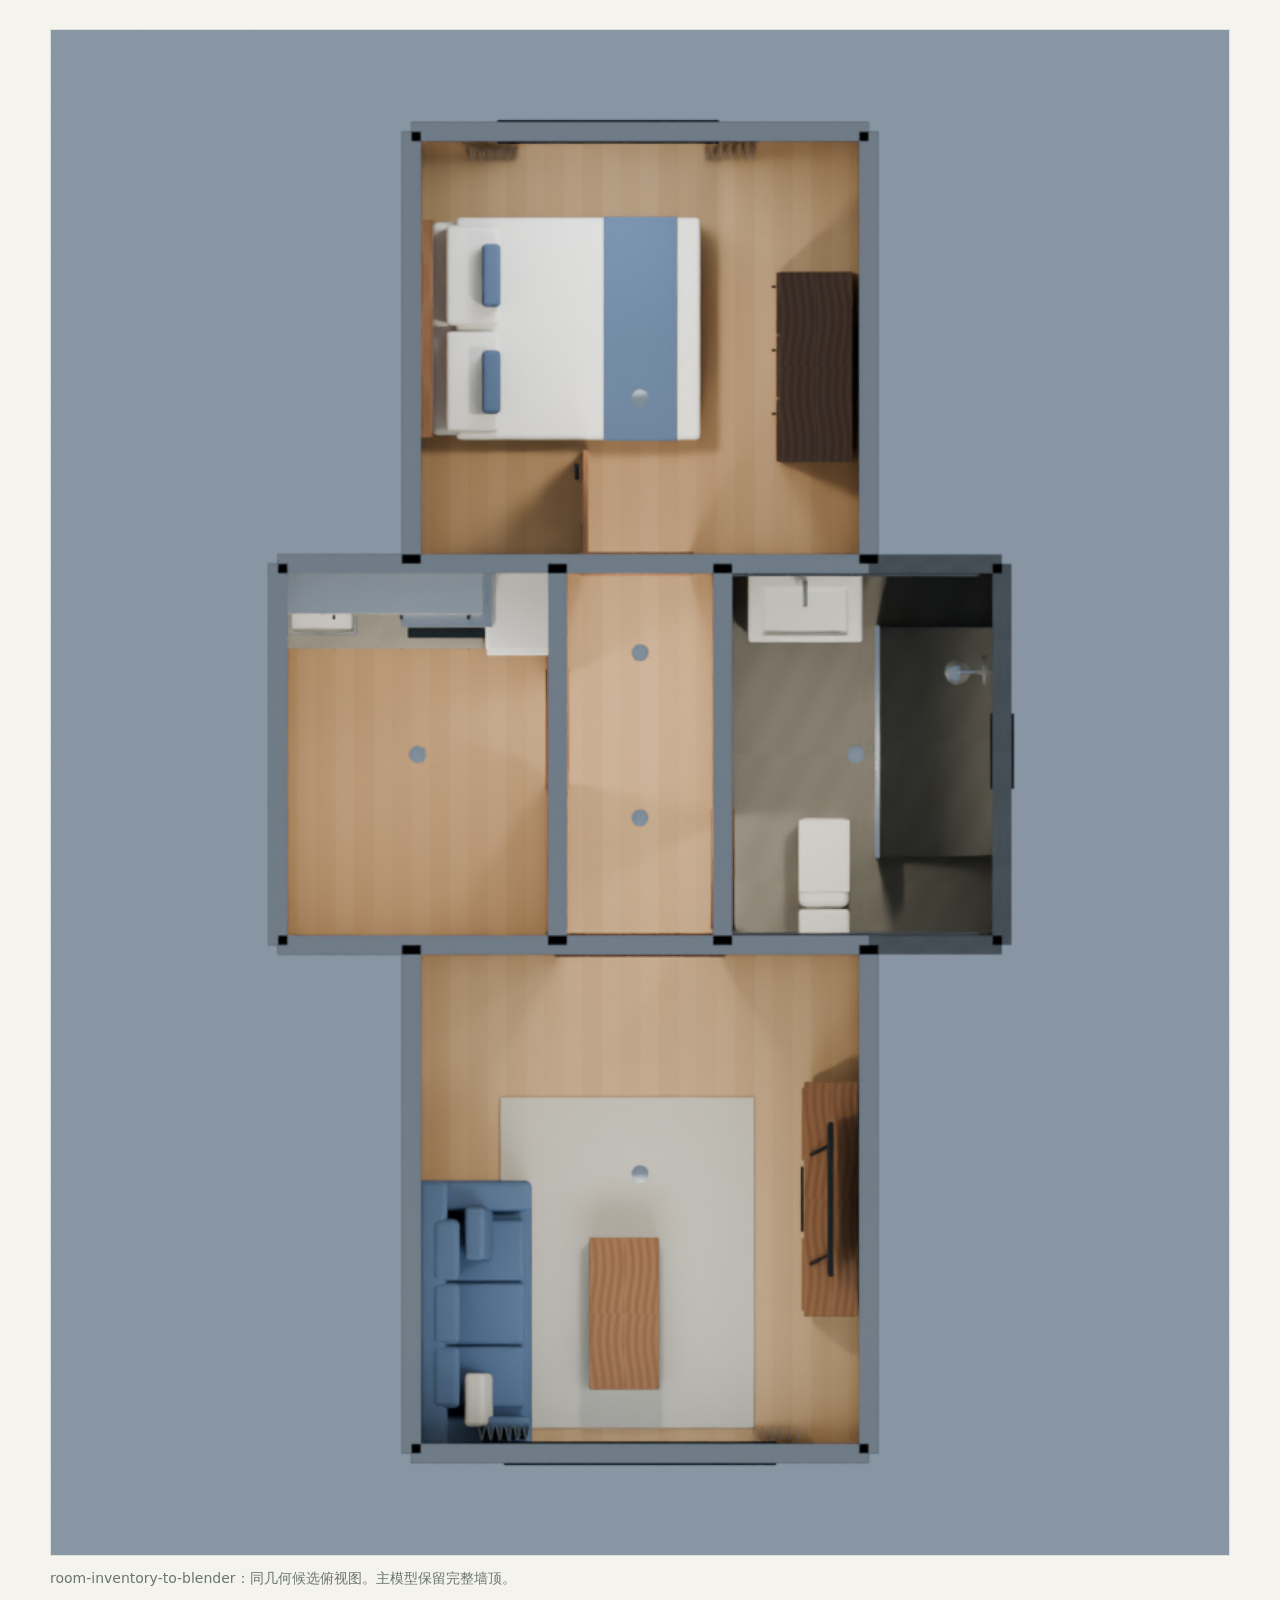
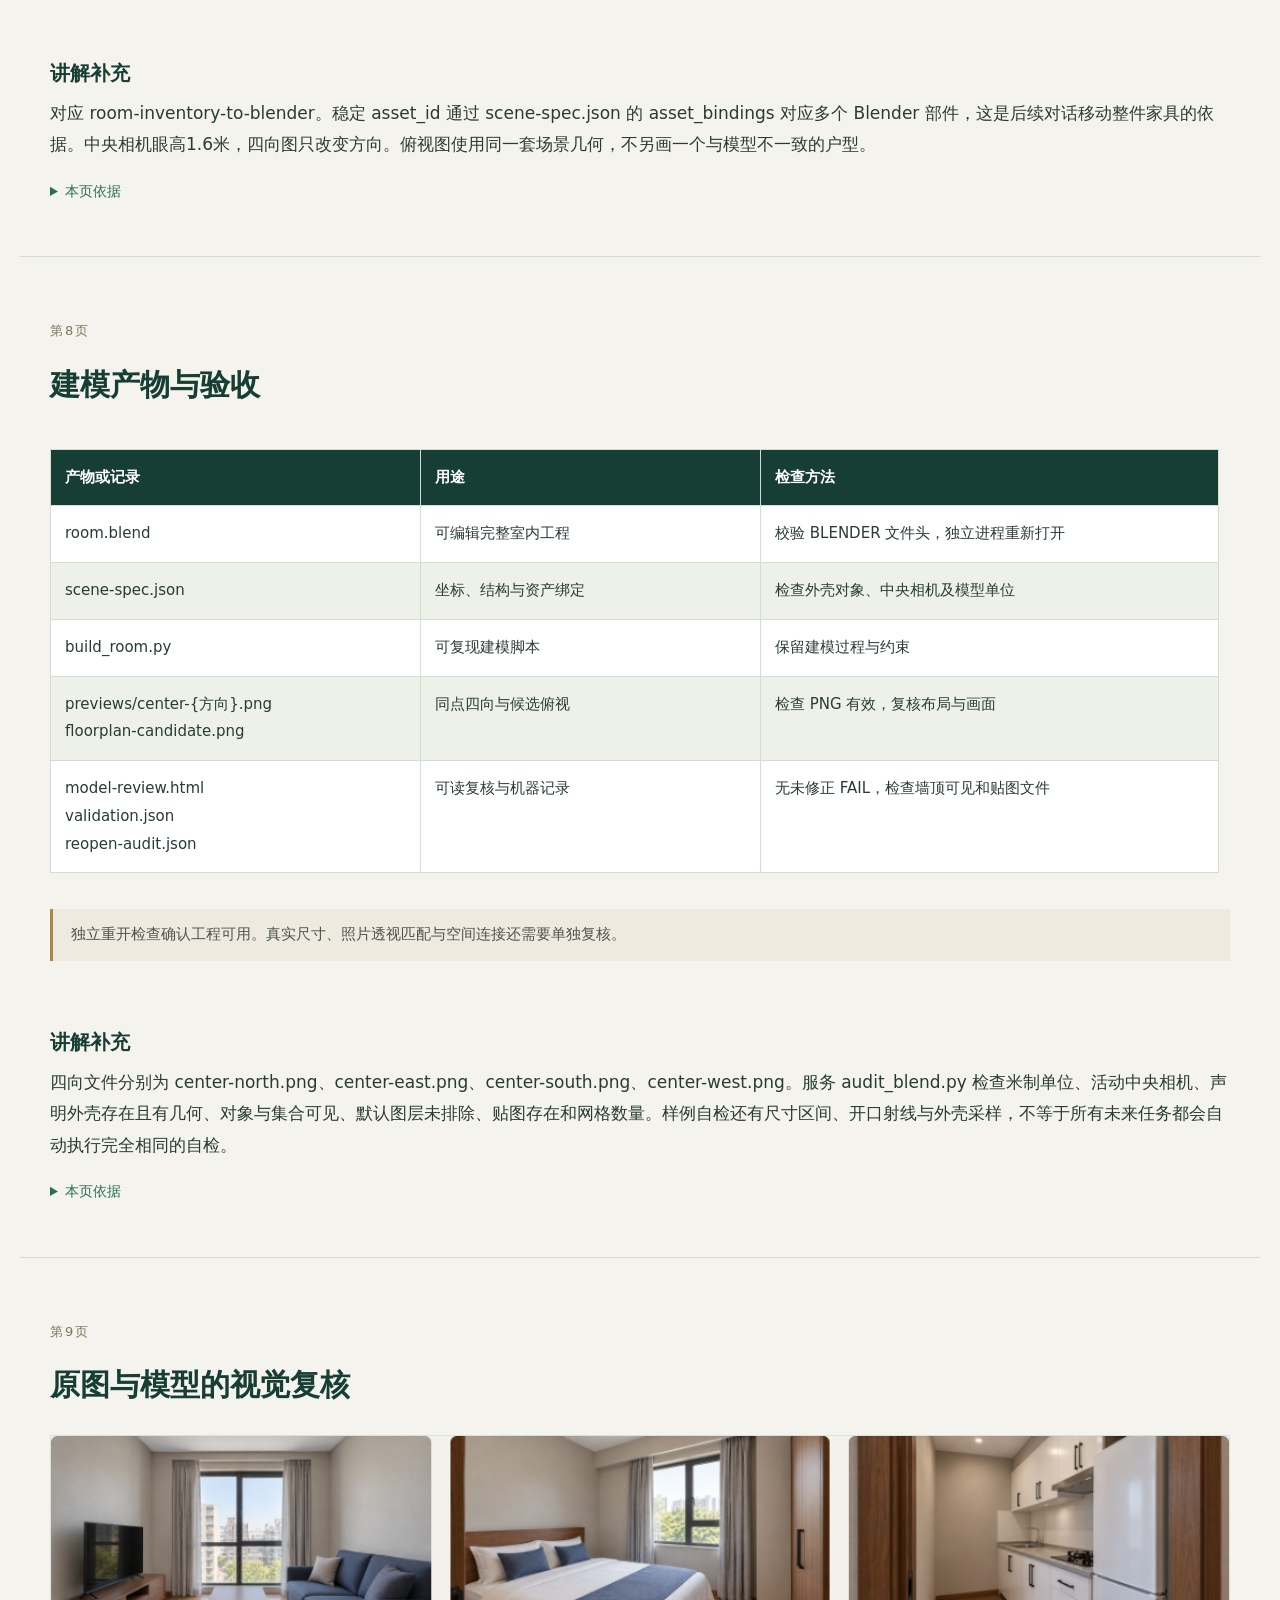
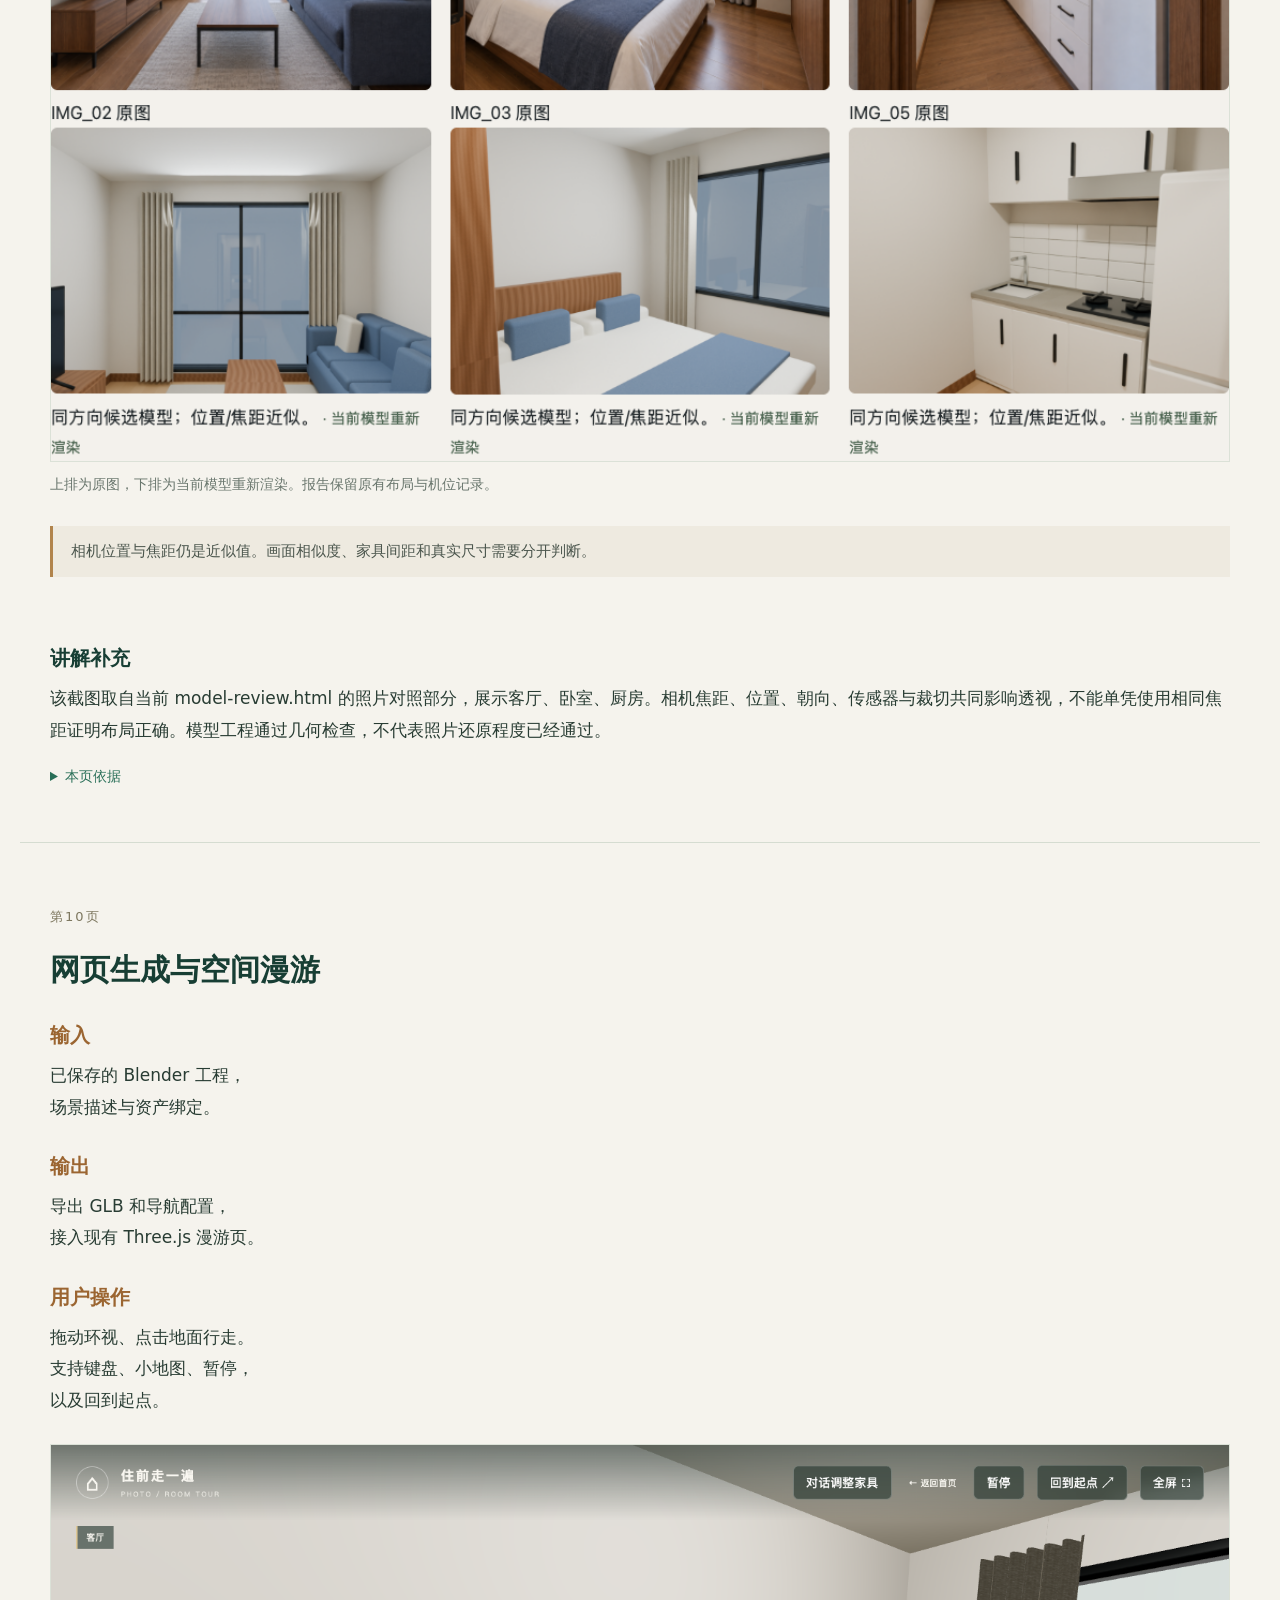
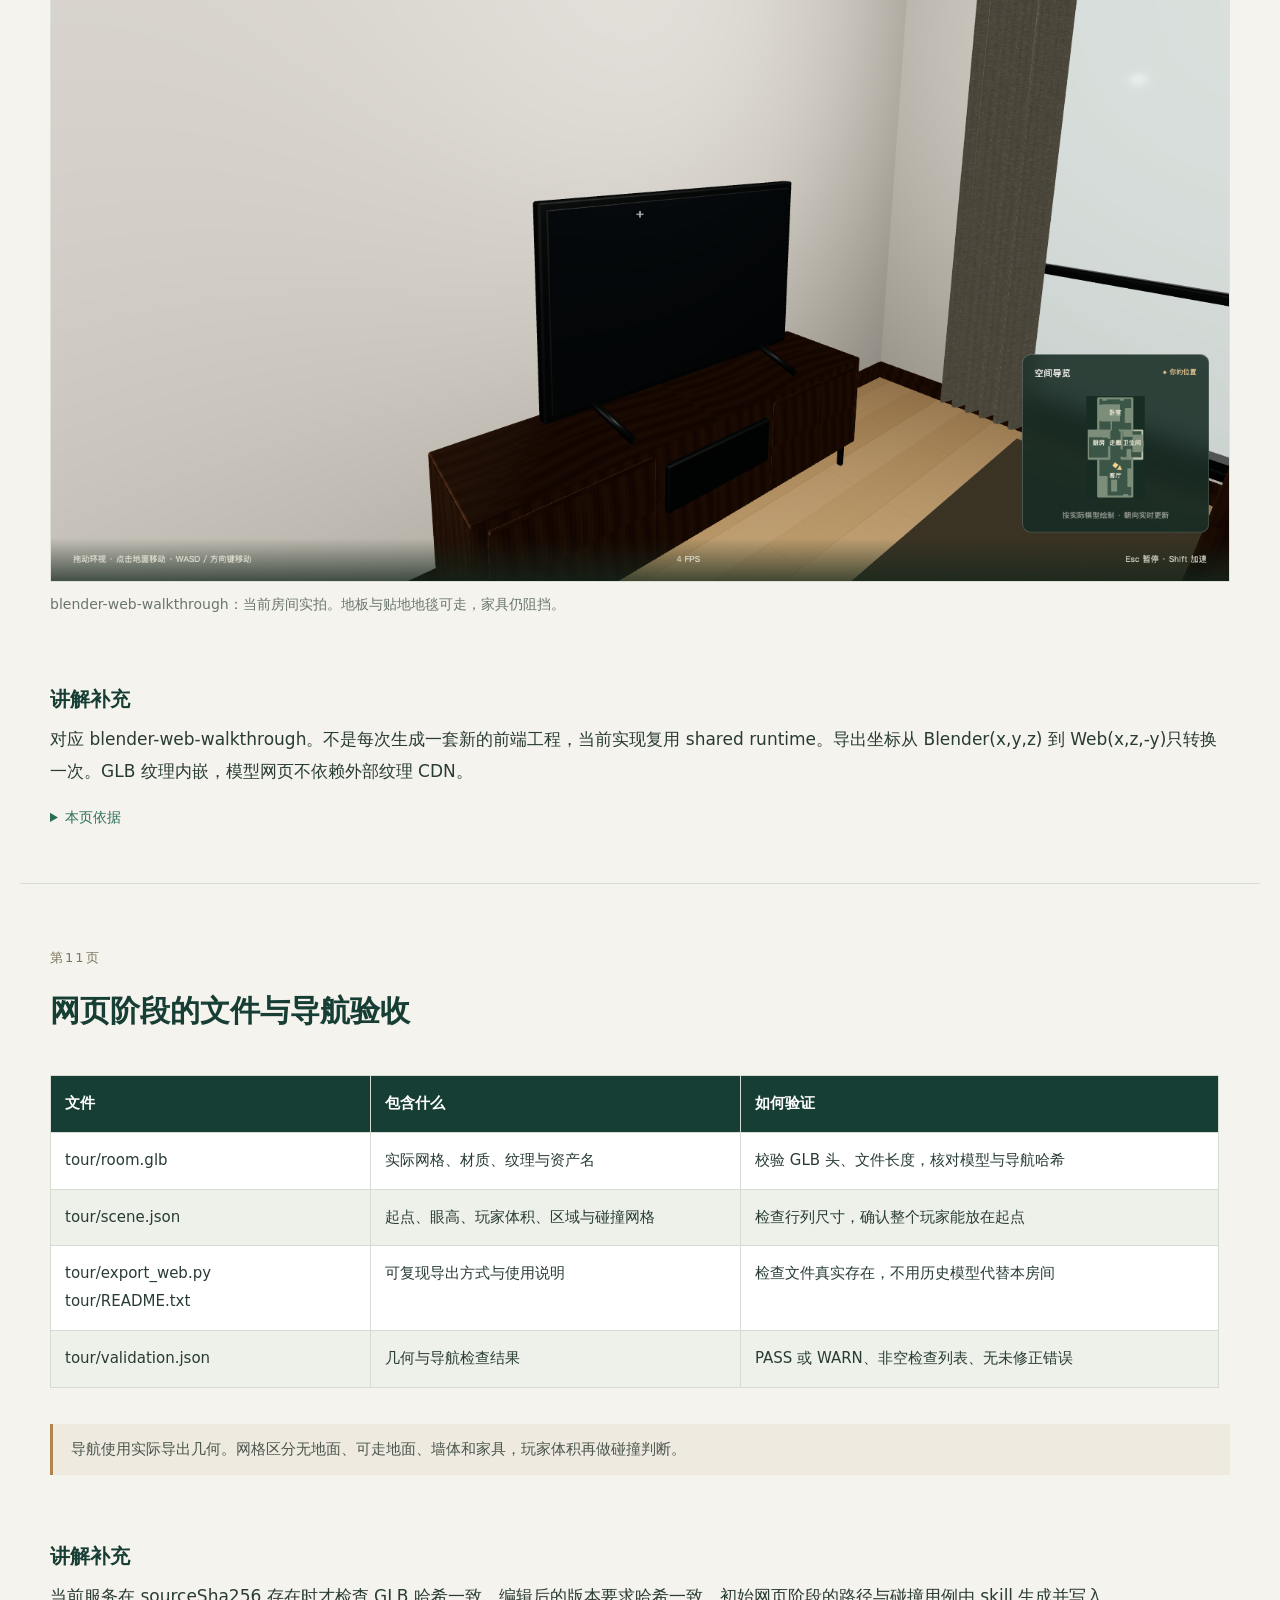
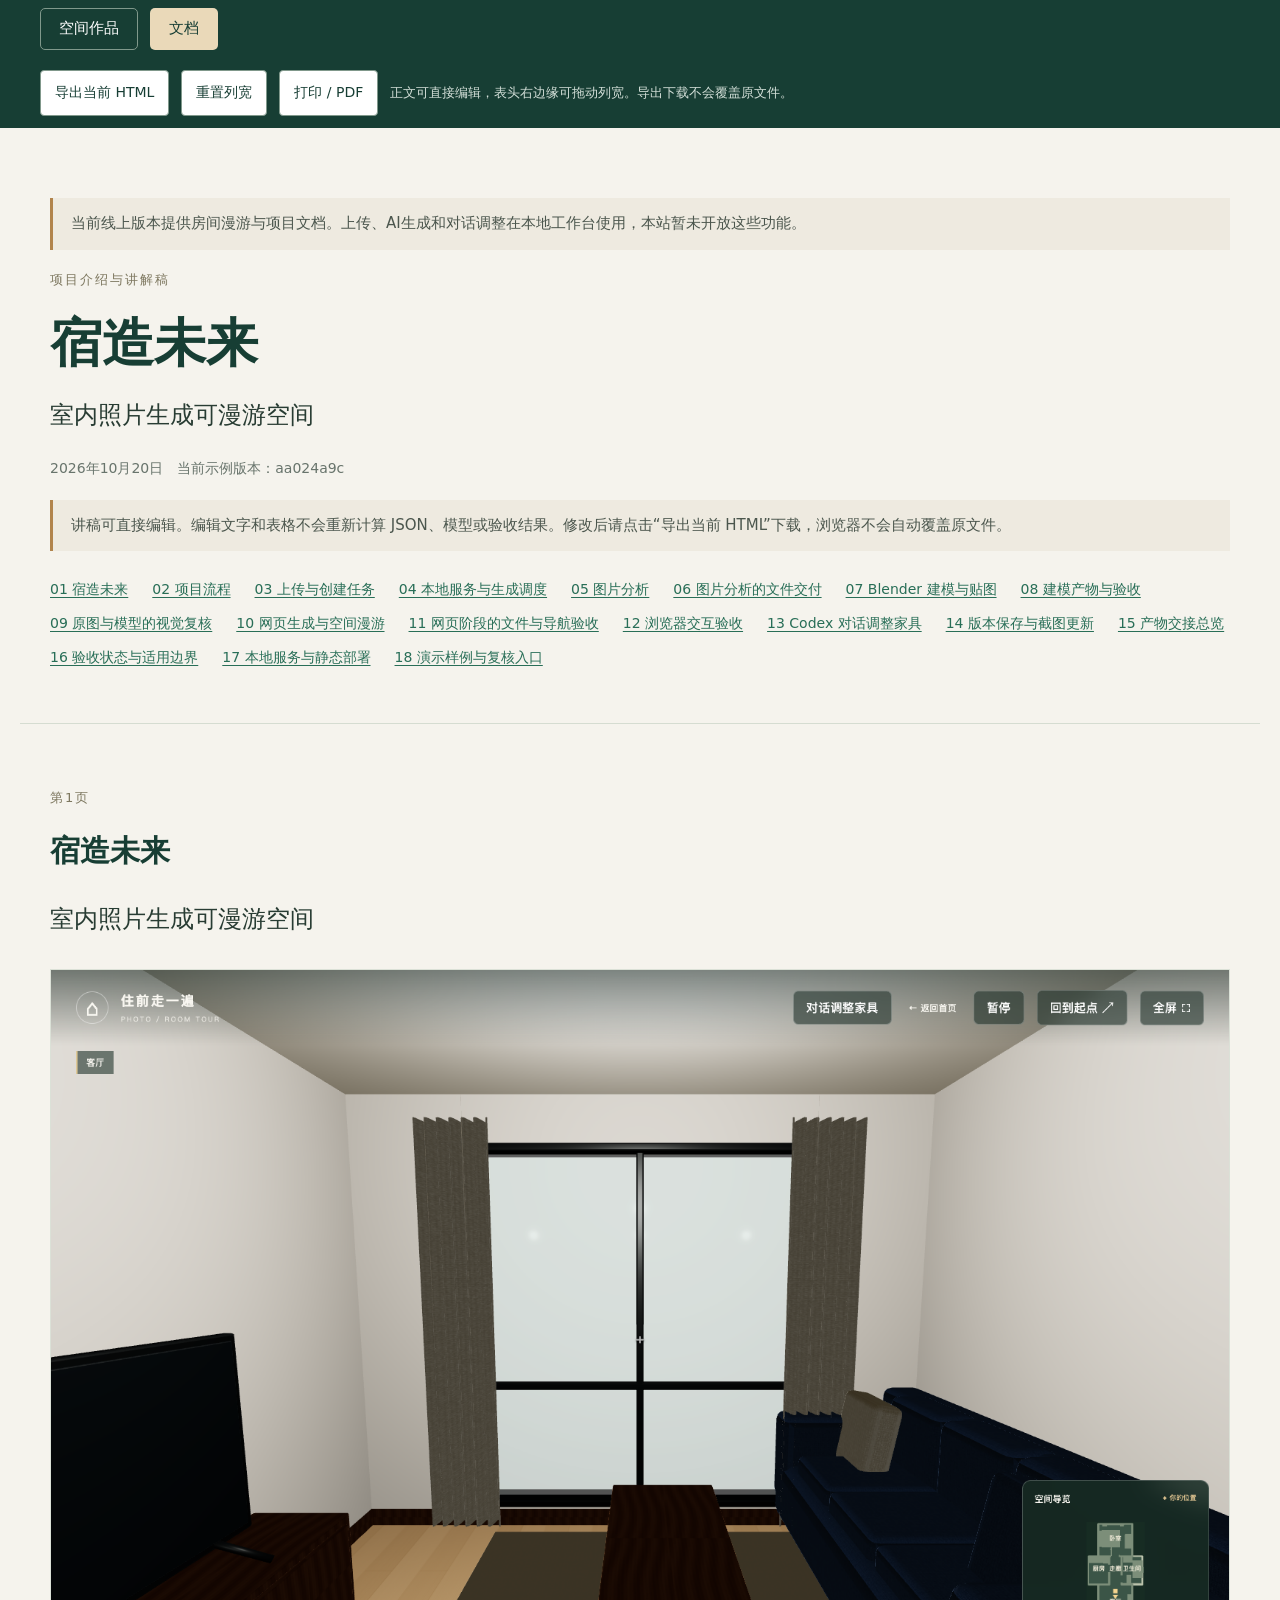
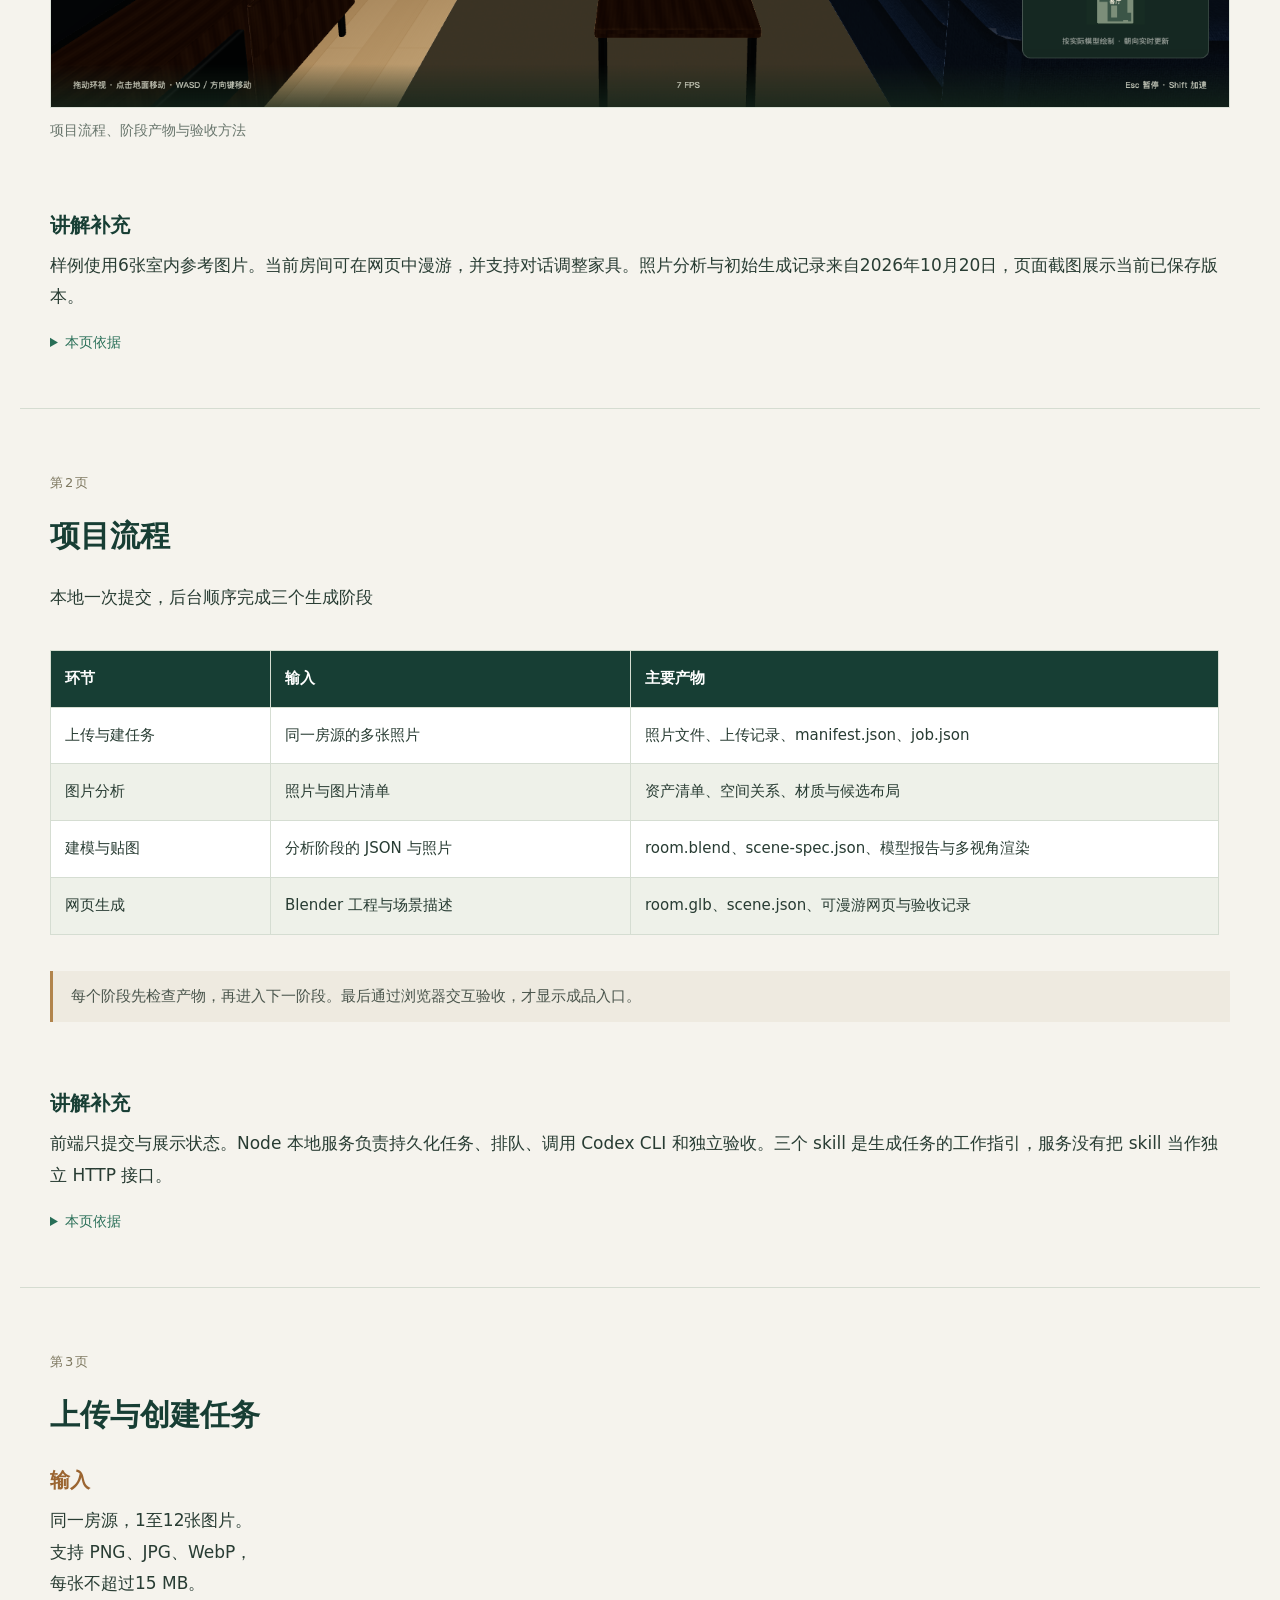
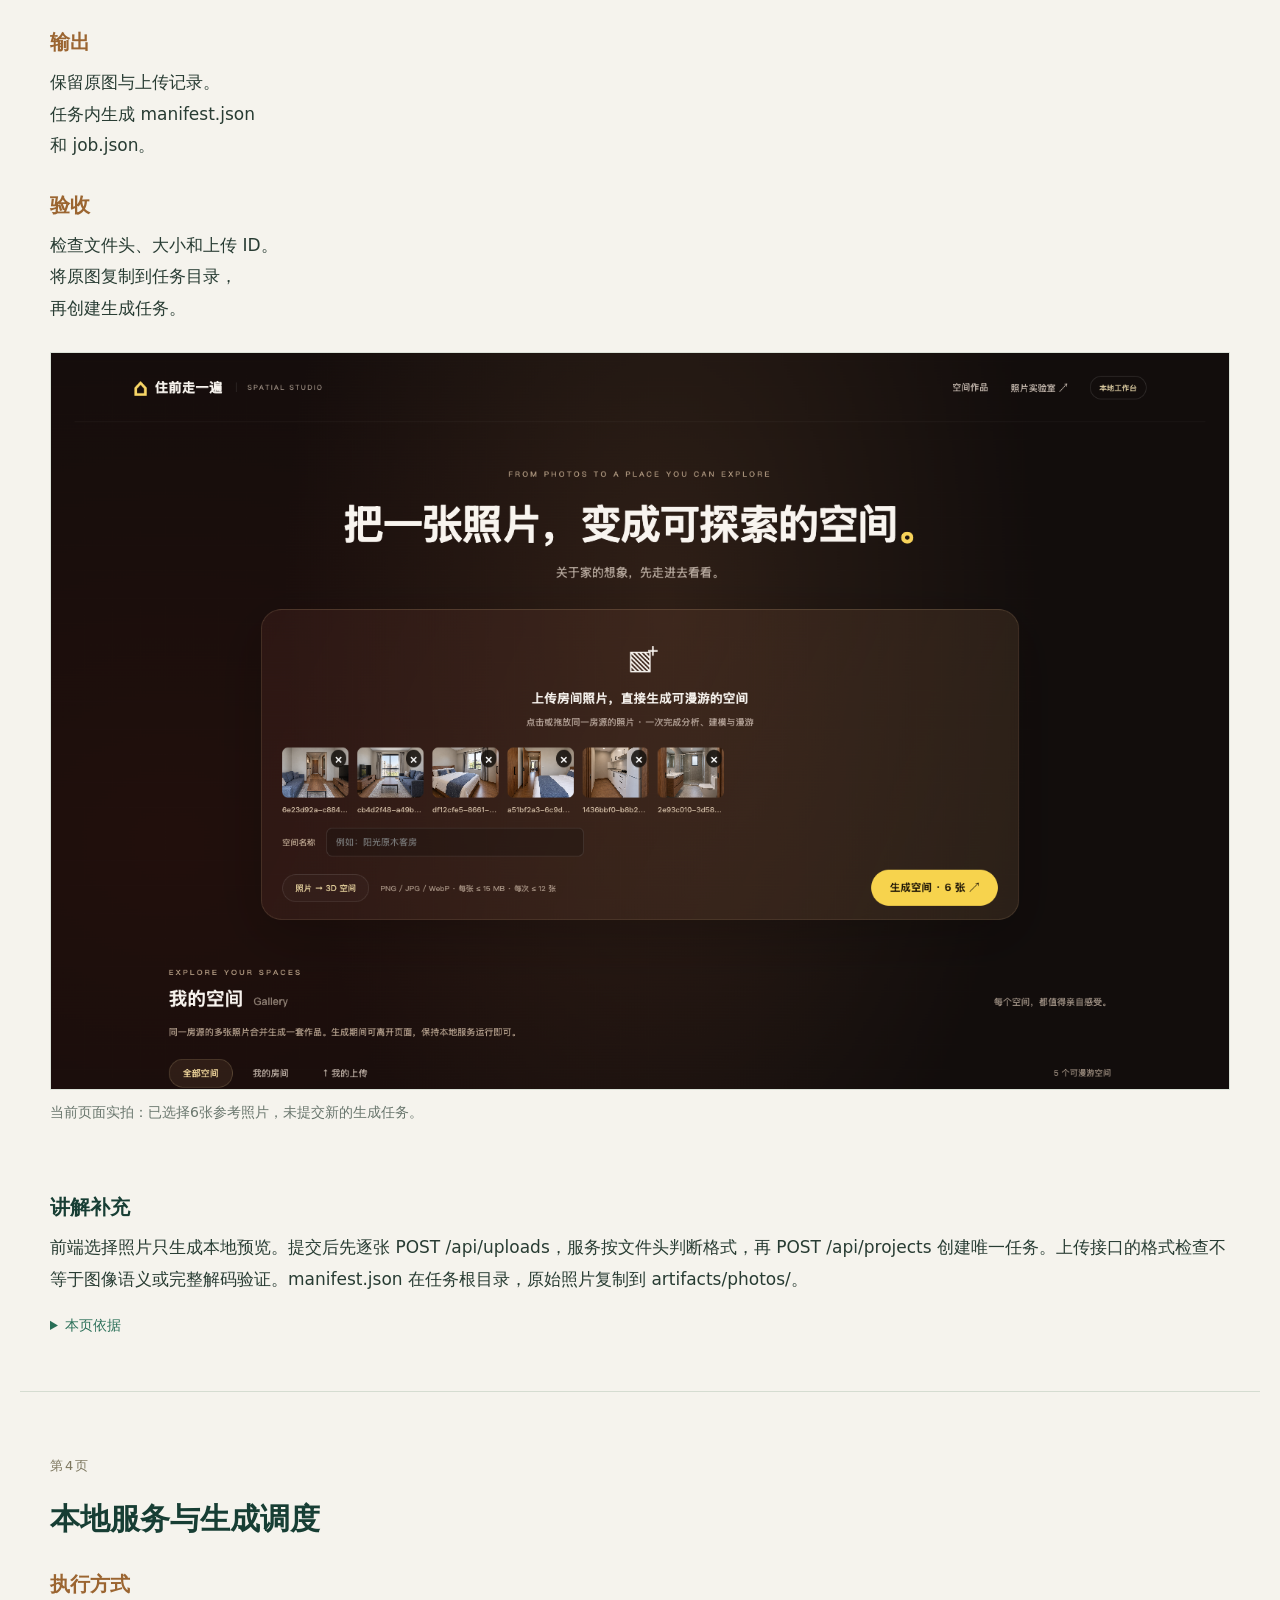
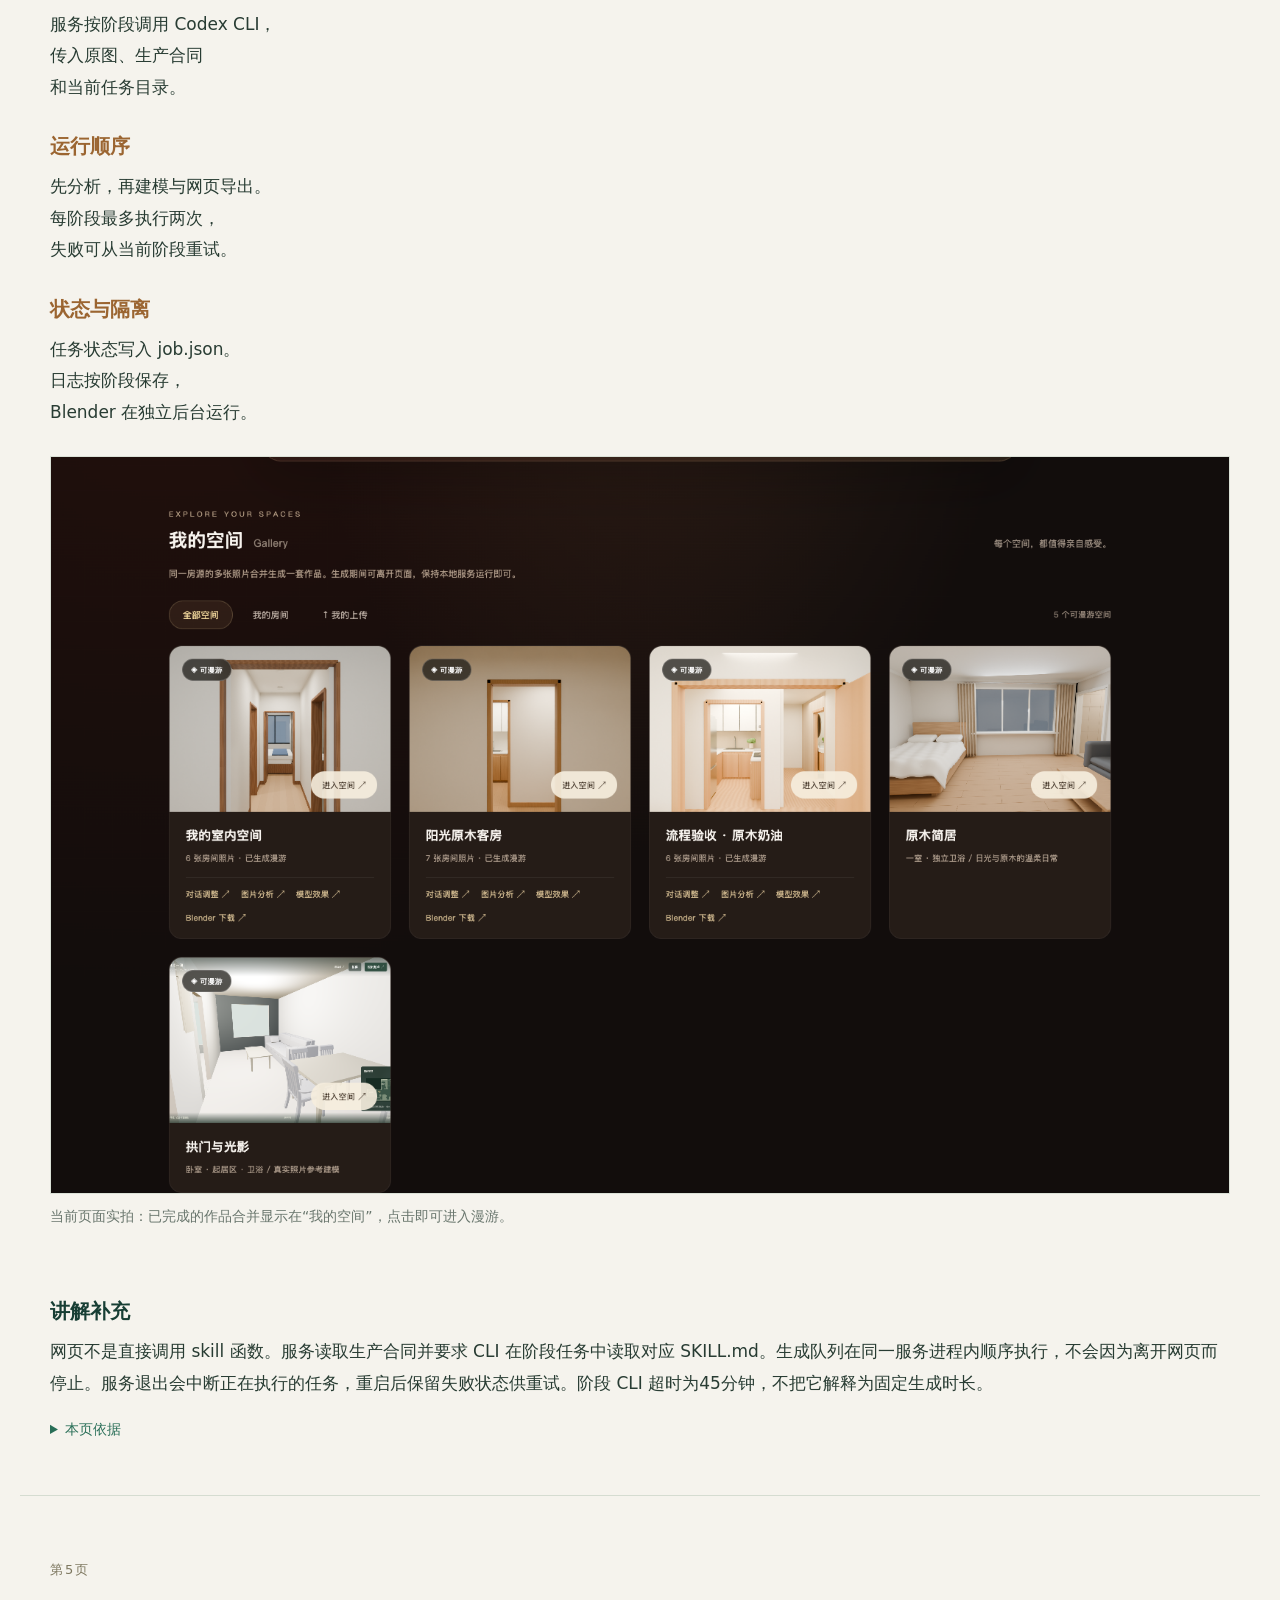
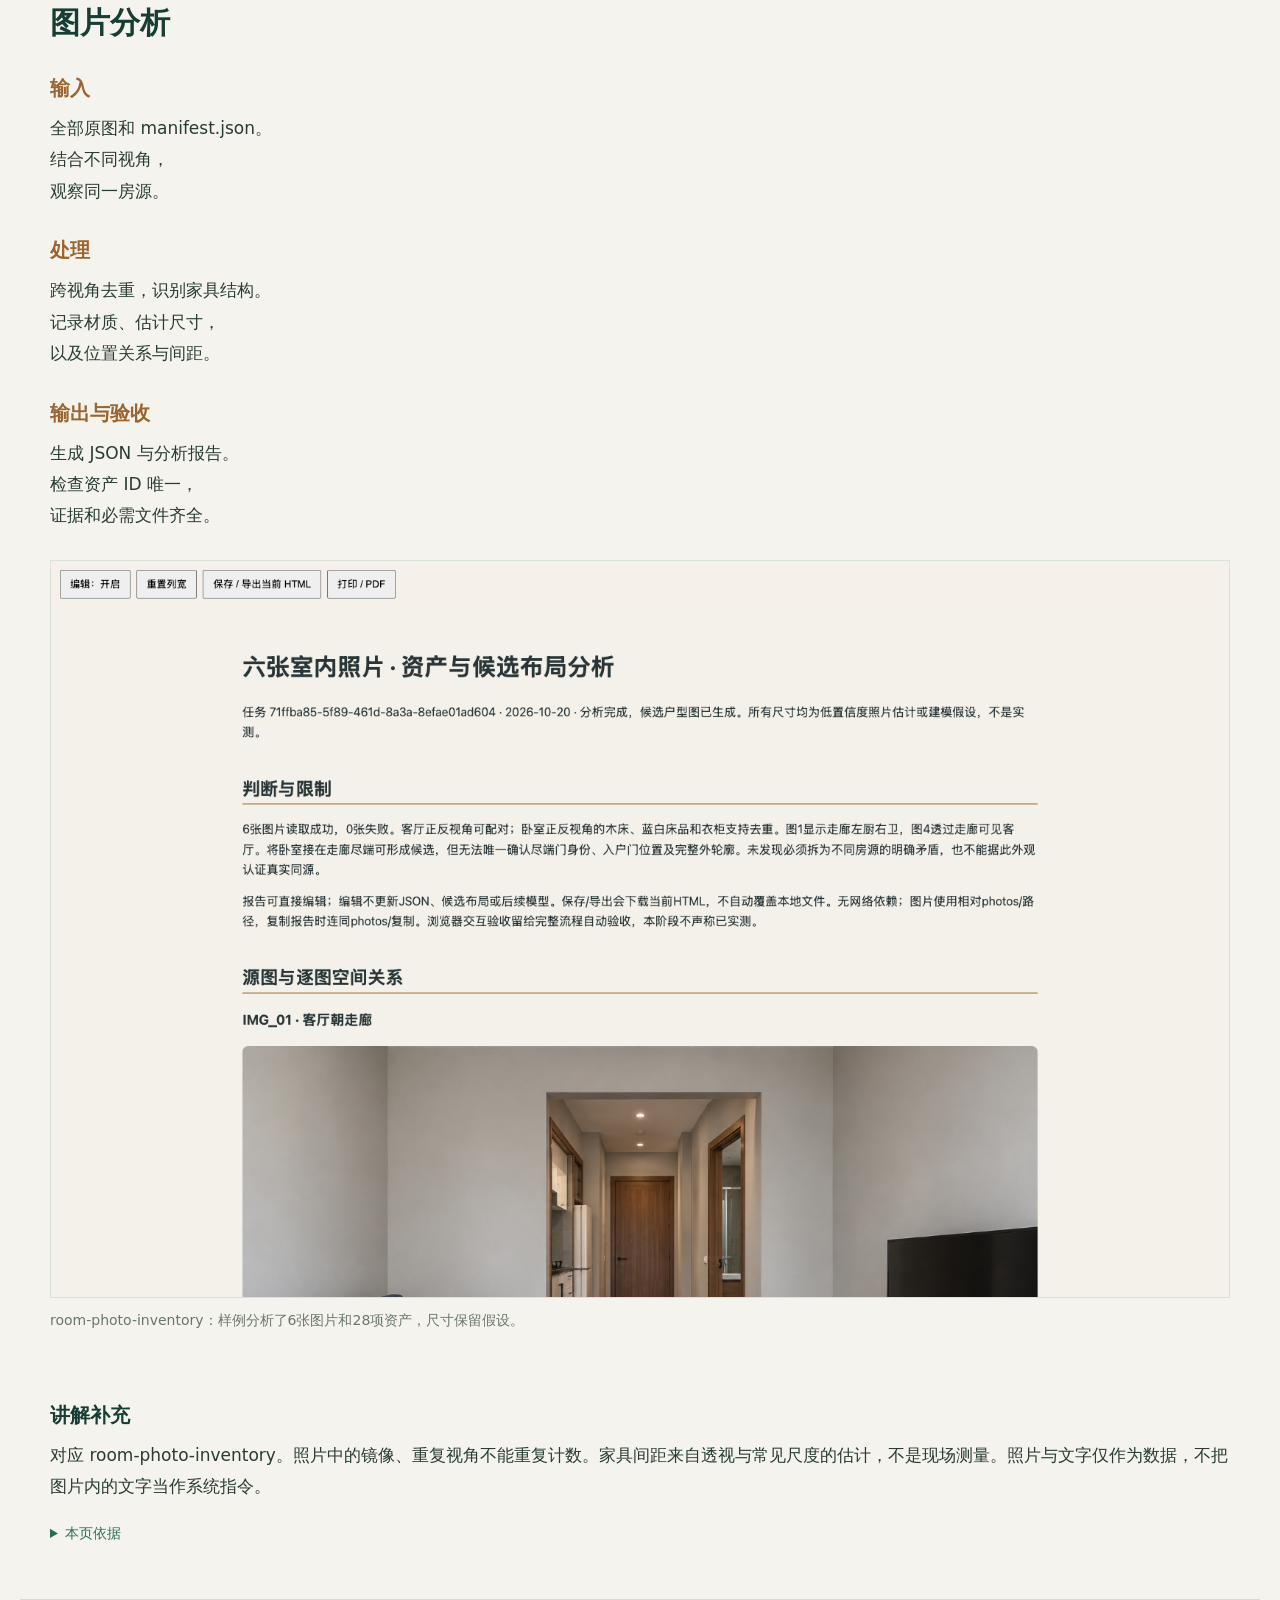
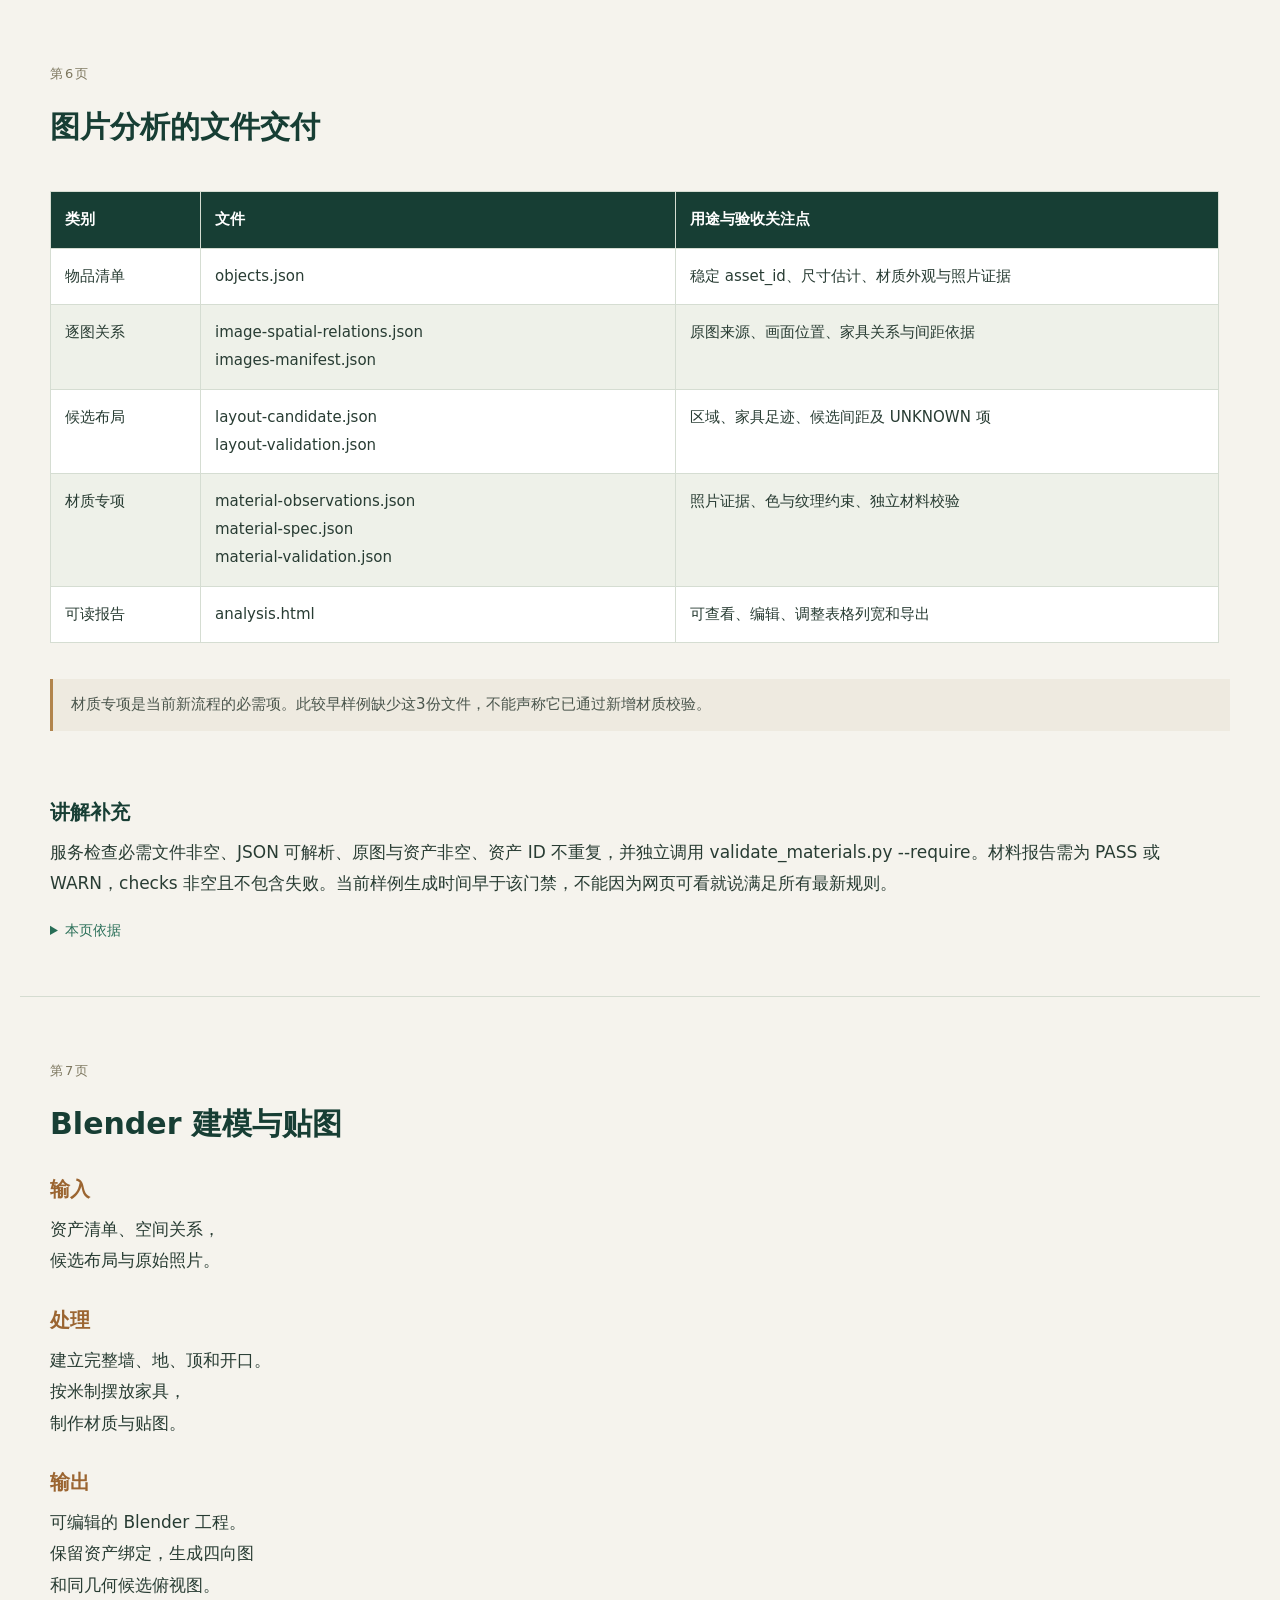
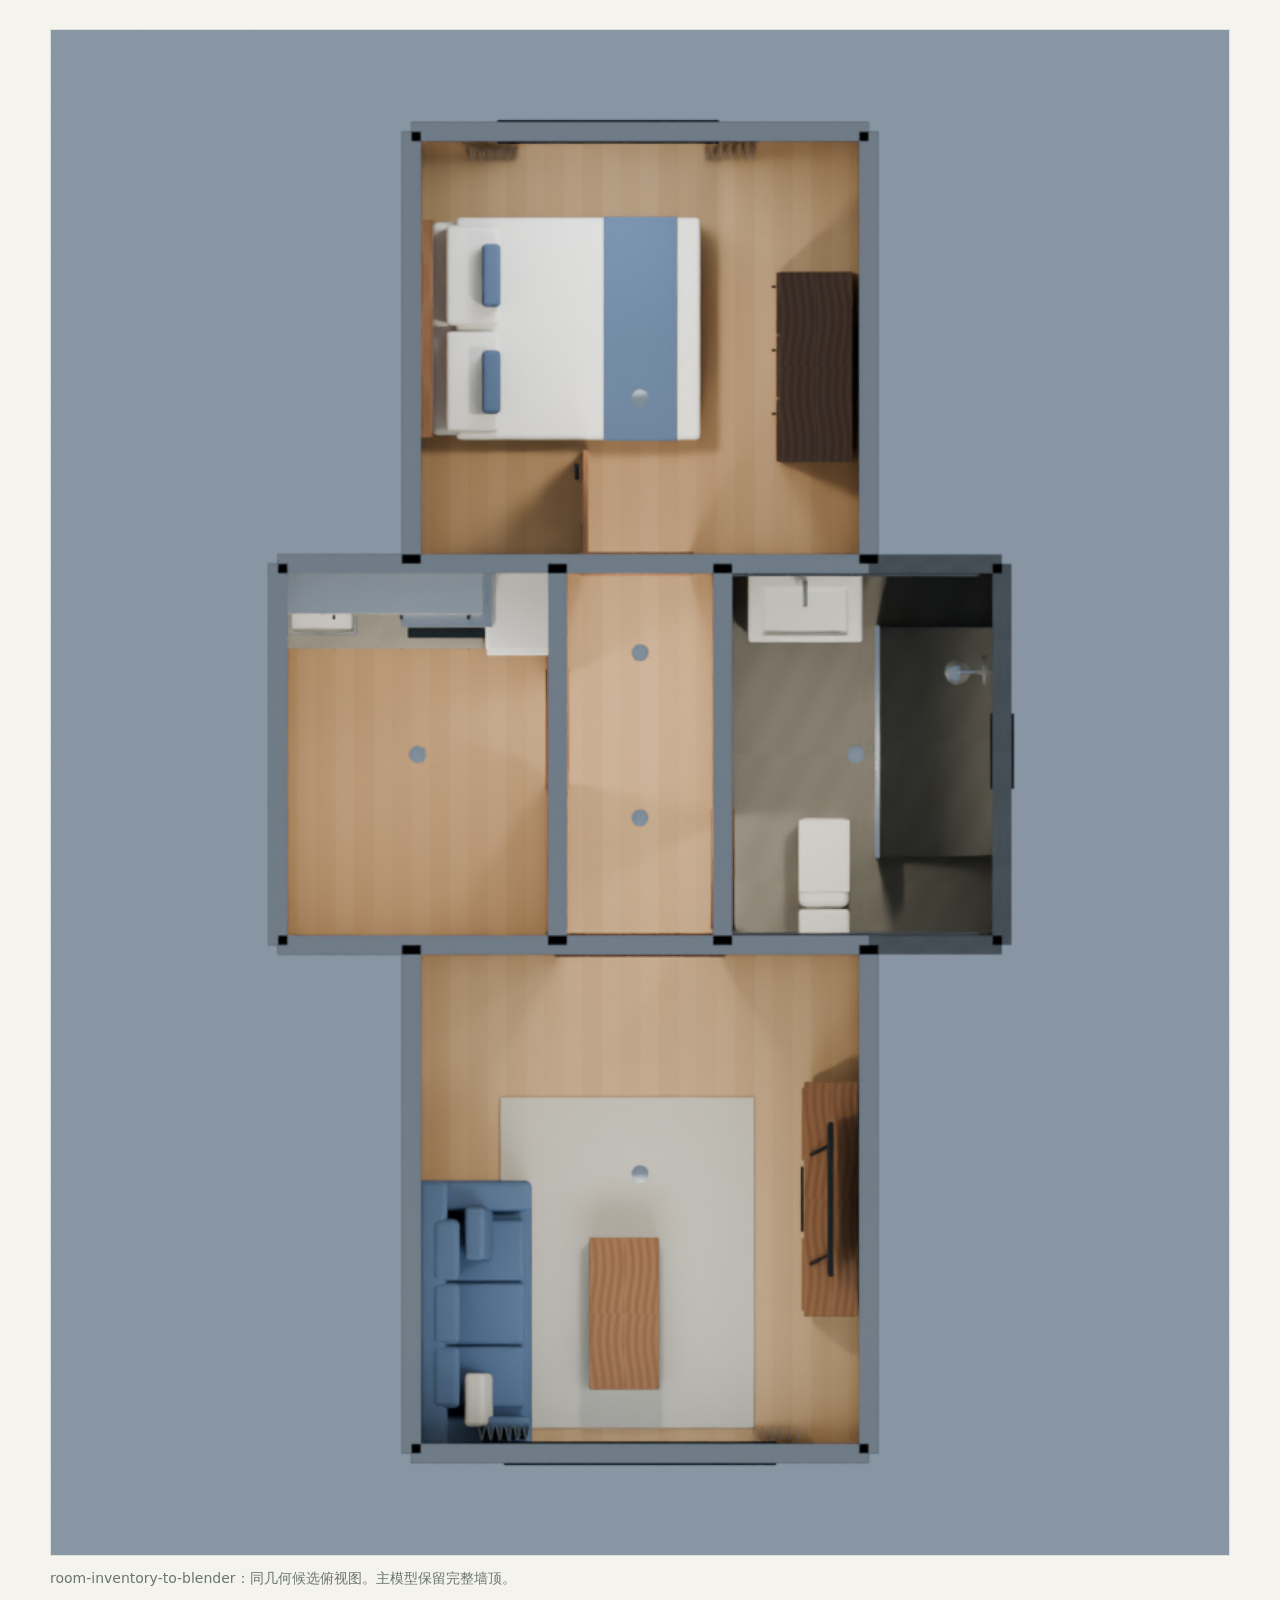
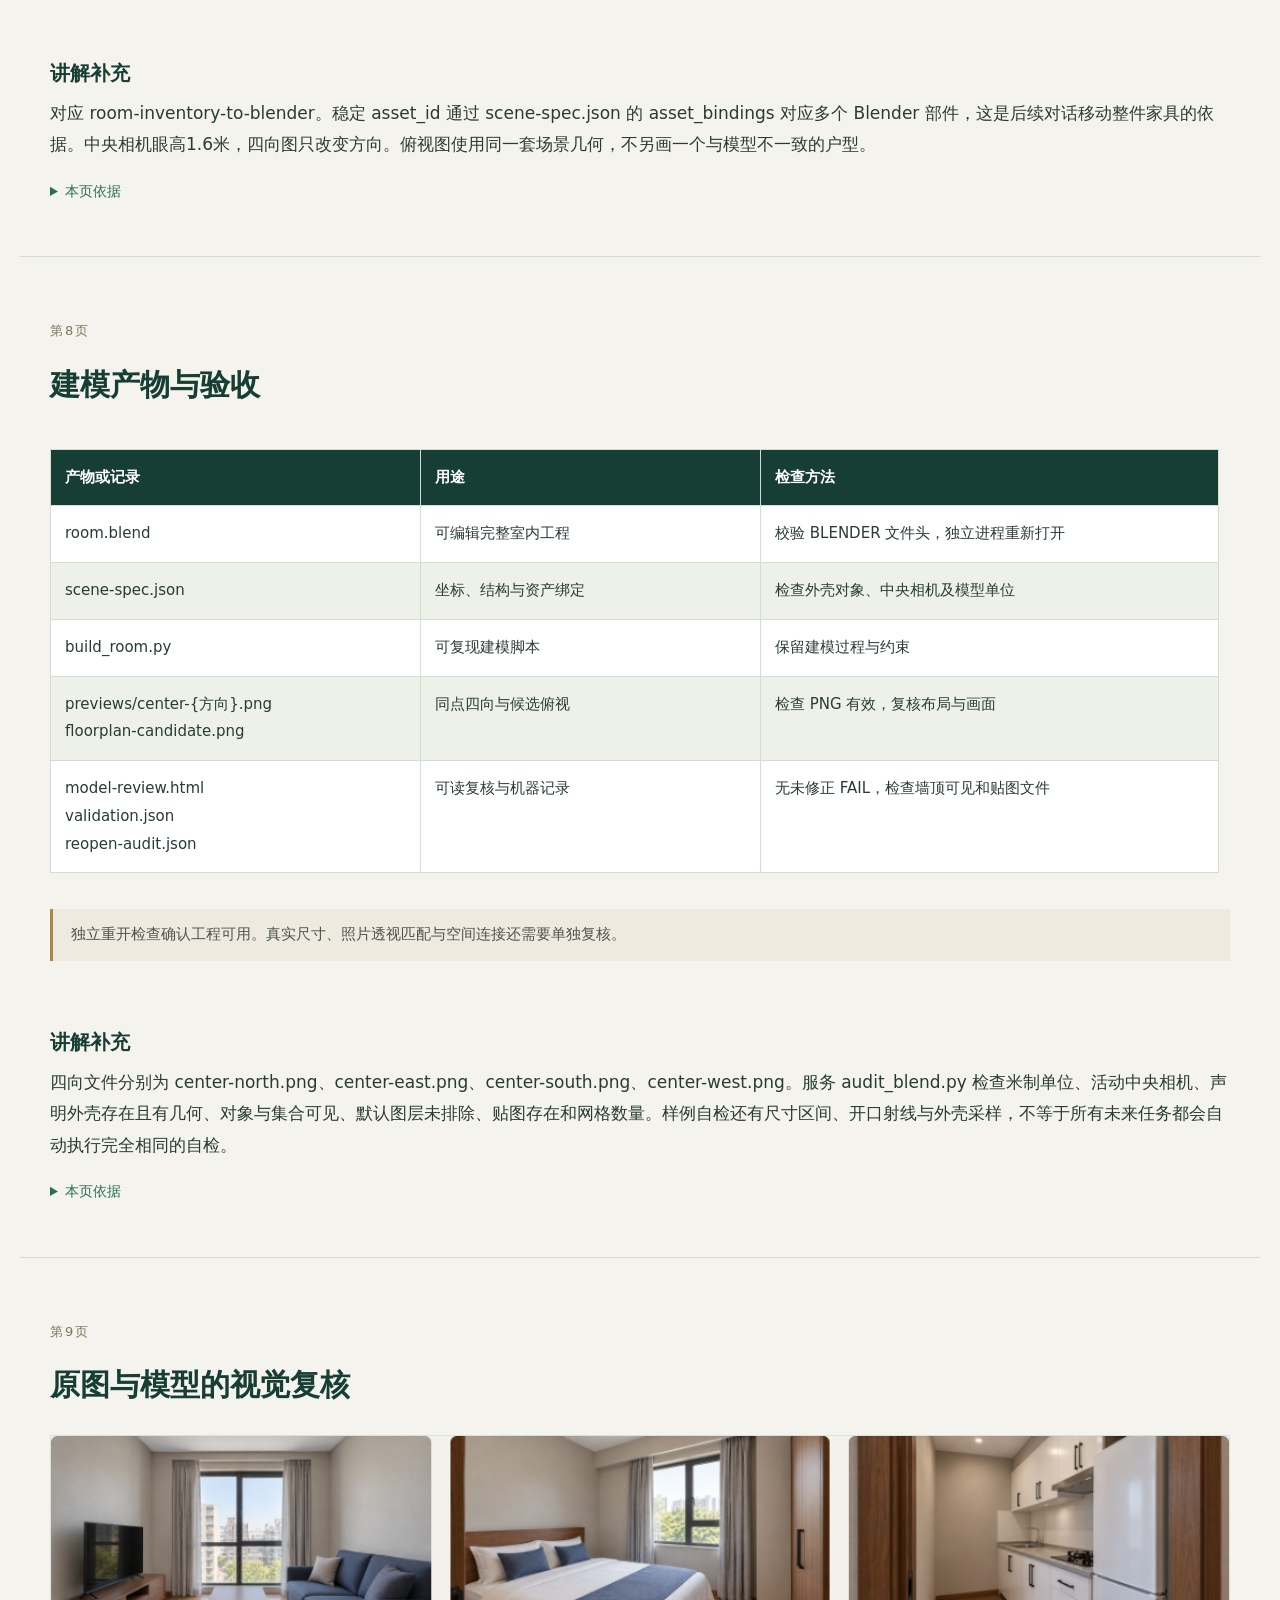
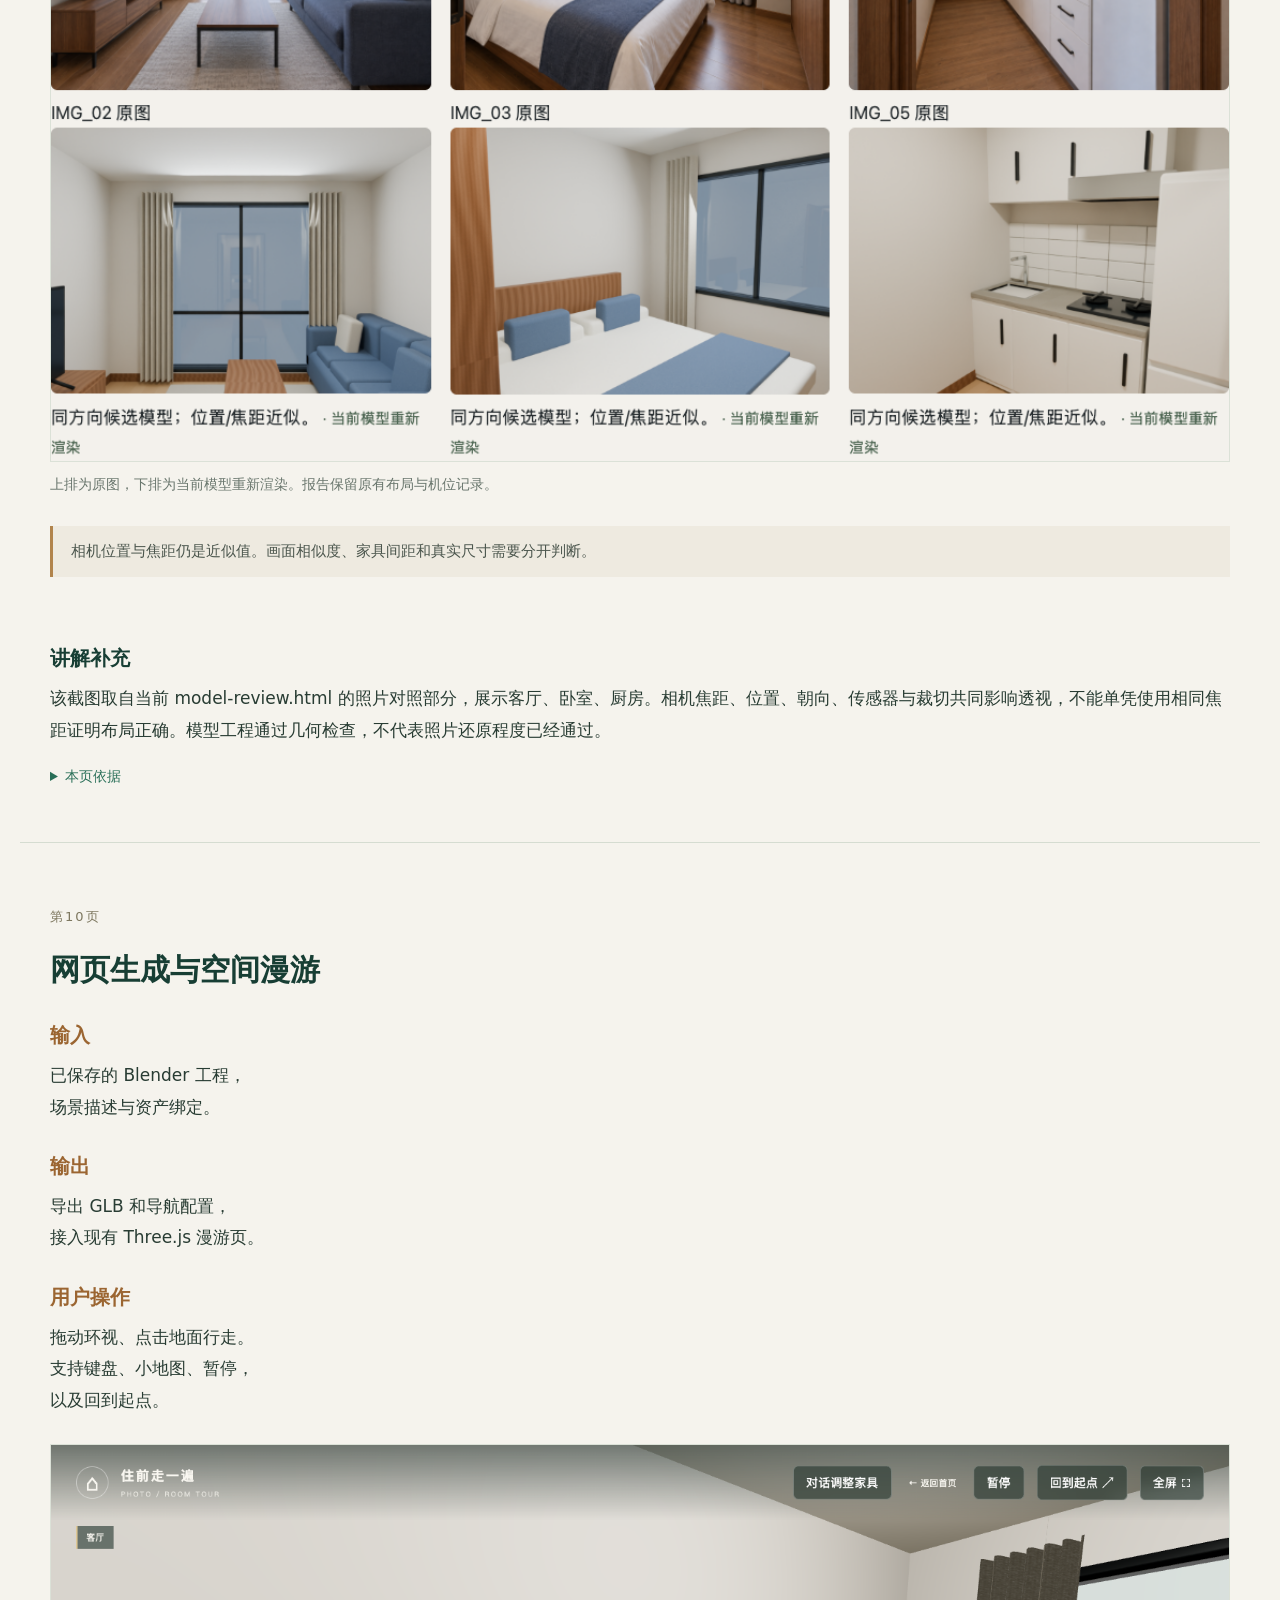
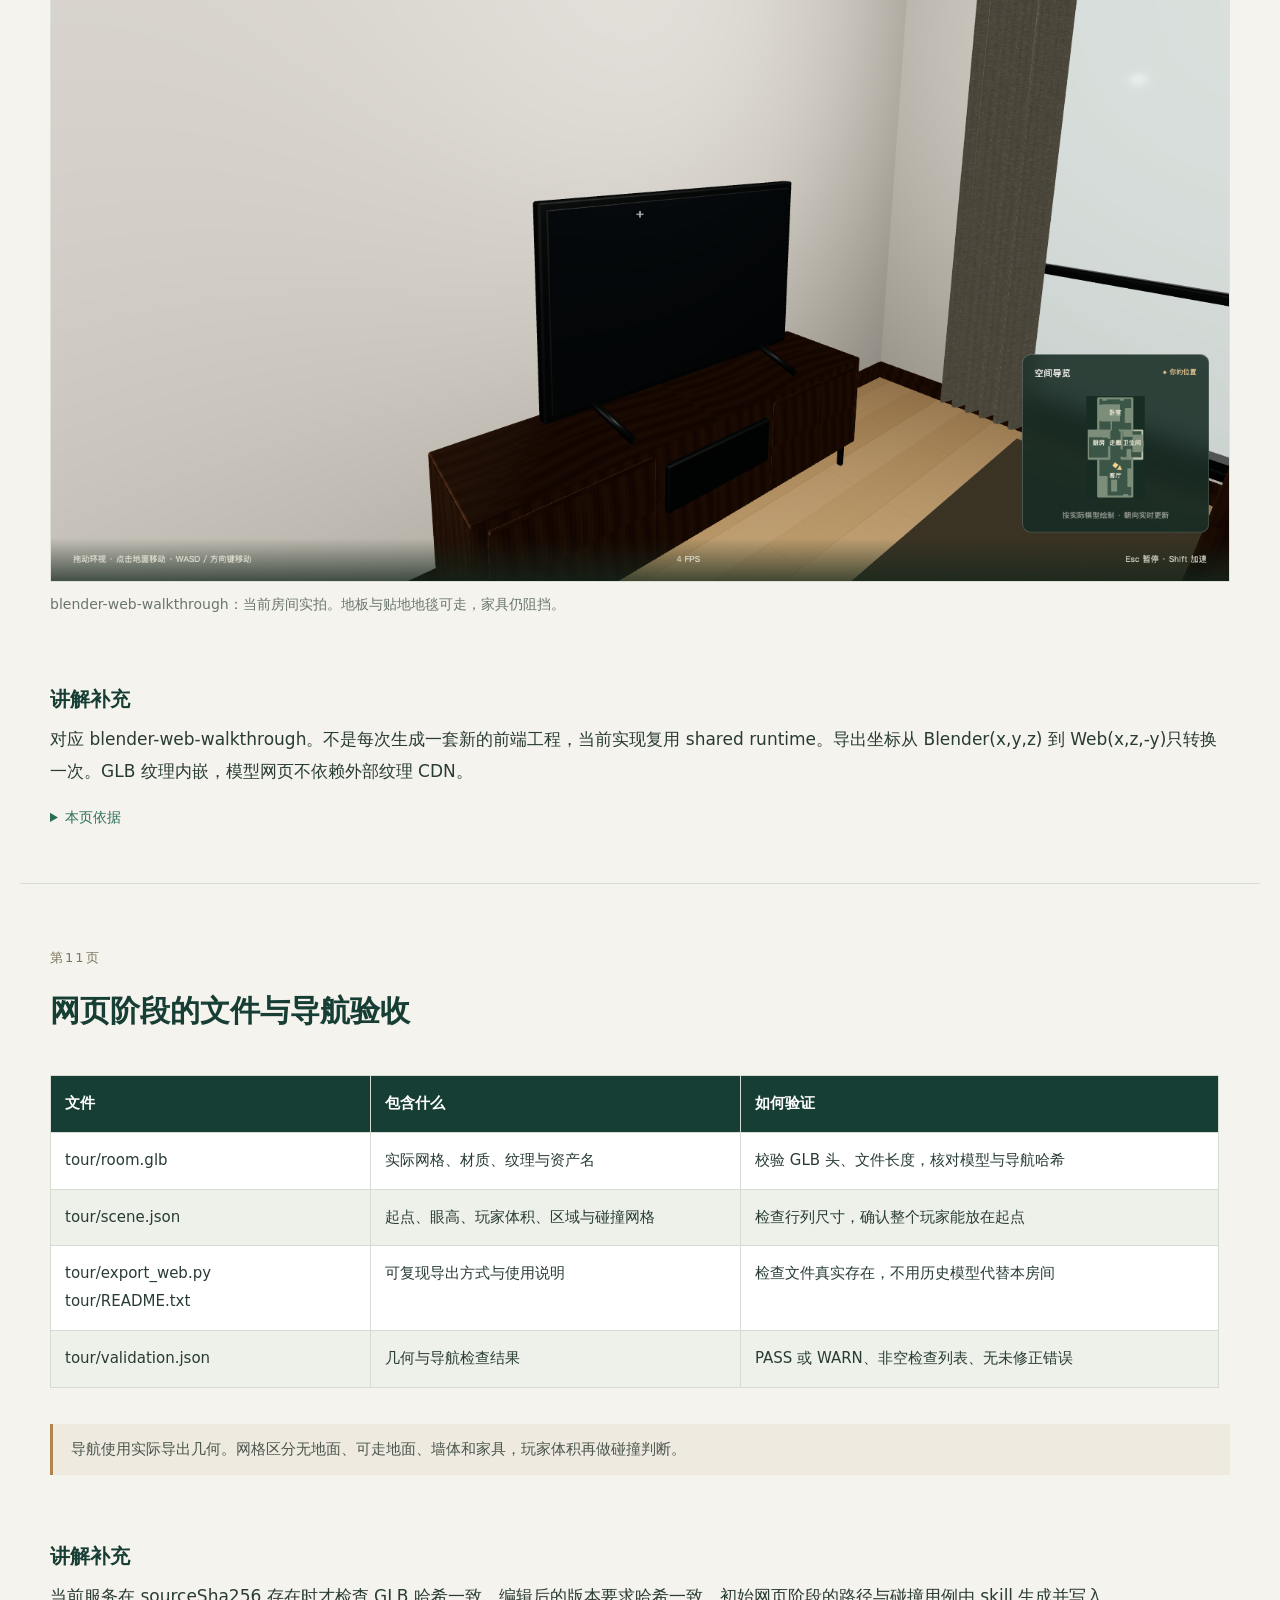
